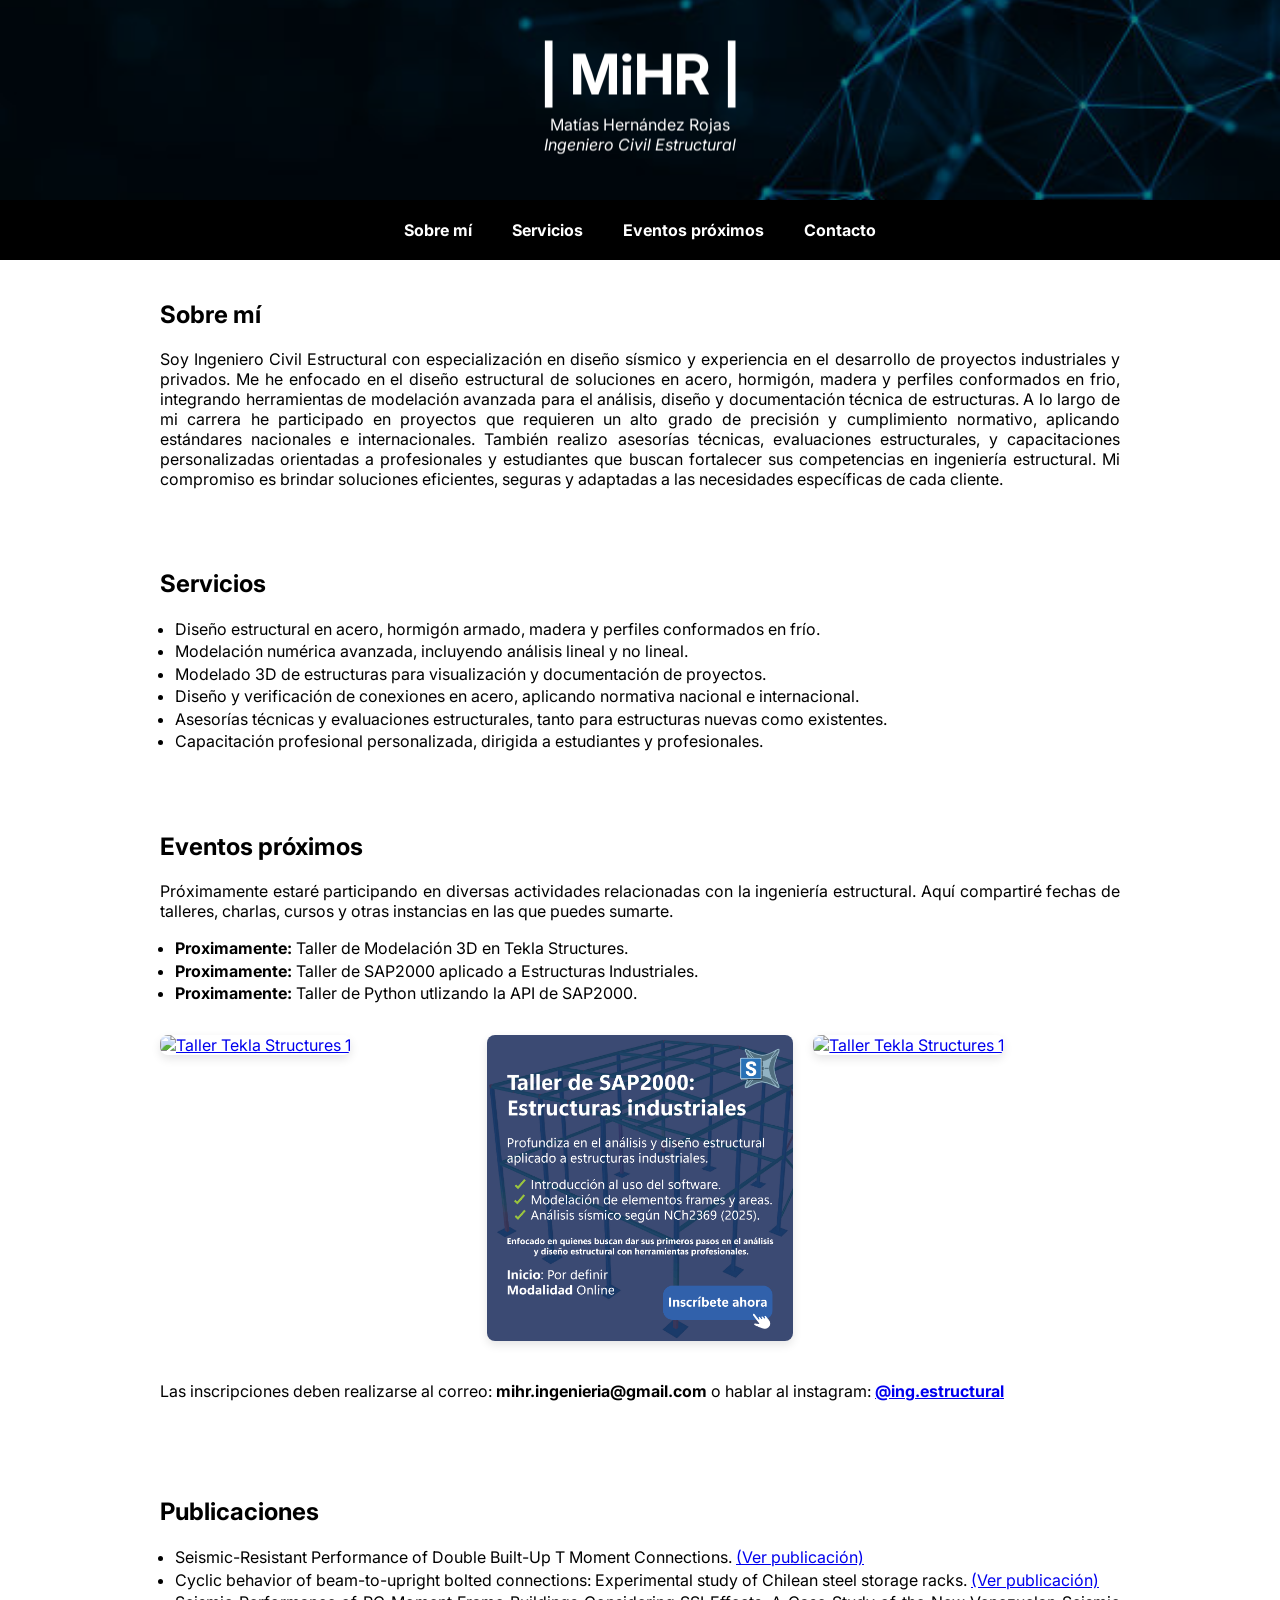
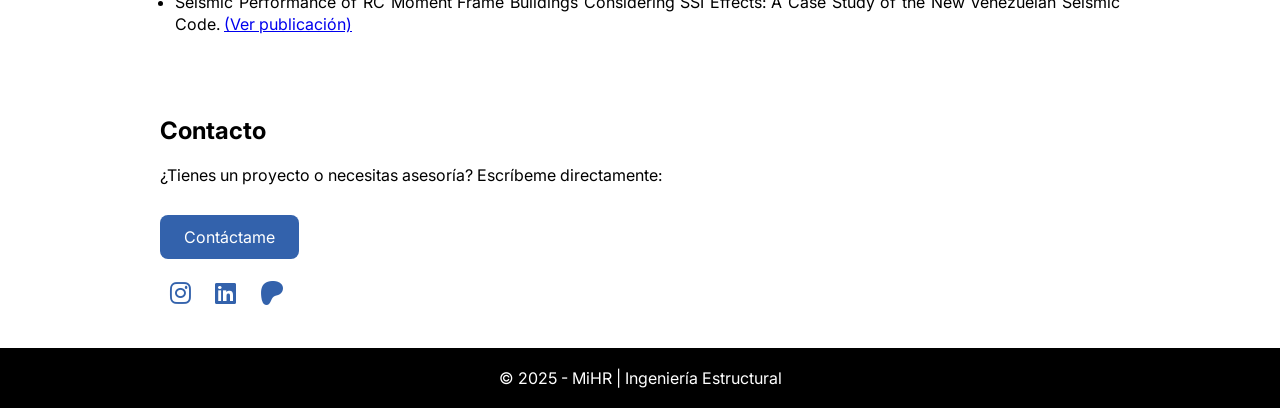
==== index.html @ b6f2a9ec "Add files via upload" ====
<!DOCTYPE html>
<html lang="es">
<head>
  <meta charset="UTF-8" />
  <meta name="viewport" content="width=device-width, initial-scale=1.0"/>
  <title>Matías Hernández | Ingeniería Estructural</title>
  <link href="https://fonts.googleapis.com/css2?family=Inter:wght@400;700&display=swap" rel="stylesheet">
  <link rel="stylesheet" href="https://cdnjs.cloudflare.com/ajax/libs/font-awesome/6.5.0/css/all.min.css">
  <style>
    * { margin: 0; padding: 0; box-sizing: border-box; }
    html { scroll-behavior: smooth; }

    body {
      font-family: 'Inter', sans-serif;
      background-color: #ffffff; 
      color: #000000;
    }

    header {
      background-color: #000000;
      position: relative;
      height: 200px;
      overflow: hidden;
    }

    header::before {
      content: "";
      position: absolute;
      top: 0; left: 0;
      width: 100%;
      height: 100%;
      background-color: rgba(0, 0, 0, 0.5);
      z-index: 1;
    }

    header img {
      width: 100%;
      height: 100%;
      object-fit: cover;
      display: block;
    }

    .header-content {
      position: absolute;
      top: 50%;
      left: 50%;
      transform: translate(-50%, -50%);
      background-color: rgba(0, 0, 0, 0);
      padding: 15px 20px 0px;
      border-radius: 10px;
      color: #ffffff;
      text-align: center;
      z-index: 2;
      max-width: 90%;
      width: 100%;
      max-width: 260px;
      box-sizing: border-box;
      opacity: 0;
      animation: fadeSlideDown 0.5s ease-out forwards;
    }

    @keyframes fadeSlideDown {
      from {
        opacity: 0;
        transform: translate(-50%, -60%);
      }
      to {
        opacity: 1;
        transform: translate(-50%, -50%);
      }
    }

    .header-content h1 {
      font-size: 3.5rem;
      margin-bottom: 6px;
      color: #ffffff;
      white-space: normal;
      opacity: 0;
      animation: fadeInSequential 0.75s ease-out forwards;
      animation-delay: 1s;
    }

    .header-content h2 {
      font-weight: 400;
      font-size: 1rem;
      color: #ffffff;
      opacity: 0;
      animation: fadeInSequential 1s ease-out forwards;
      animation-delay: 1.5s;
    }

    @media (max-width: 600px) {
      .header-content h1 {
        font-size: 3rem;
      }

      .header-content h2 {
        font-size: 0.85rem;
      }
    }

    @keyframes fadeInSequential {
      from {
        opacity: 0;
        transform: translateY(10px);
      }
      to {
        opacity: 1;
        transform: translateY(0);
      }
    }

    nav {
      background-color: #000000;
      display: flex;
      justify-content: center;
      padding: 20px 0;
      position: sticky;
      top: 1;
      z-index: 10;
      flex-wrap: wrap;
      font-size: 1rem;
    }

    nav a {
      color: #ffffff;
      margin: 0 20px;
      text-decoration: none;
      font-weight: bold;
    }

    nav a:hover {
      color: #0062ff;
    }

    section {
      padding: 40px 20px;
      max-width: 1000px;
      margin: 0 auto;
    }

    #sobre-mi p {
      text-align: justify;
      font-size: 1rem;
    }

    #servicios li {
      text-align: justify;
    }

    #eventos p {
      text-align: justify;
    }

    #eventos li {
      text-align: justify;
    }

    #contacto p {
      text-align: justify;
    }

    @media (max-width: 600px) {
      #sobre-mi p {
        font-size: 0.95rem;
      }

      #servicios li {
        font-size: 0.95rem;

      }
      #eventos p {
        font-size: 0.95rem;
      }
      #eventos li {
        font-size: 0.95rem;
      }

      #contacto p {
        font-size: 0.95rem;
      }

      h2 {
        font-size: 1.35rem;
      }
      
    }
    
    h2 {
      color: #000000;
      margin-bottom: 20px;
    }

    ul {
      list-style: disc;
      padding-left: 15px;
      line-height: 1.4;
    }

    #proyectos ul li {
      margin-bottom: 12px;
    }

    #eventos p {
      margin-bottom: 16px;
  }


    .boton-contacto {
      display: inline-block;
      margin-top: 30px;
      padding: 12px 24px;
      background-color: #3362AC;
      color: white;
      text-decoration: none;
      border-radius: 8px;
      transition: background-color 0.3s;
    }

    .boton-contacto:hover {
      background-color: #3362AC;
    }

    .social-links {
      margin-top: 20px;
    }

    .social-links a {
      margin: 0 10px;
      color: #3362AC;
      font-size: 1.5rem;
      text-decoration: none;
    }

    .galeria {
      display: grid;
      grid-template-columns: repeat(auto-fit, minmax(250px, 1fr));
      gap: 20px;
      margin-top: 30px;
    }

    .galeria img {
      width: 100%;
      height: auto;
      aspect-ratio: 3/3;
      object-fit: cover;
      border-radius: 8px;
      box-shadow: 0 4px 10px rgba(0, 0, 0, 0.1);
    }

    footer {
      background-color: #000000;
      color: white;
      text-align: center;
      padding: 20px;
    }

    @media (max-width: 600px) {
      header {
        height: 180px;
      }

      .header-content {
        padding: 15px 15px;
      }

      nav {
        padding: 10px 0;
      }

      nav a {
        margin: 10px 8px;
        font-size: 0.9rem;
      }

      section {
        padding: 40px 15px;
      }

      .galeria img {
        aspect-ratio: 3/3;
      }

      .boton-contacto {
        padding: 10px 18px;
        font-size: 0.9rem;
      }

      .social-links a {
        font-size: 1.2rem;
      }
    }
  </style>
</head>
<body>

<header>
  <img src="FOTOPRIN.jpg" alt="Imagen destacada de ingeniería estructural">
  <div class="header-content">
    <h1>| MiHR |</h1>
    <h2>Matías Hernández Rojas<br><i>Ingeniero Civil Estructural</i></h2>
  </div>
</header>

<nav>
  <a href="#sobre-mi">Sobre mí</a>
  <a href="#servicios">Servicios</a>
  <a href="#eventos">Eventos próximos</a>
  <a href="#contacto">Contacto</a>
</nav>

<section id="sobre-mi">
  <h2>Sobre mí</h2>
  <p>Soy Ingeniero Civil Estructural con especialización en diseño sísmico y experiencia en el desarrollo de proyectos industriales y privados. Me he enfocado en el diseño estructural de soluciones en acero, hormigón, madera y perfiles conformados en frio, integrando herramientas de modelación avanzada para el análisis, diseño y documentación técnica de estructuras.

A lo largo de mi carrera he participado en proyectos que requieren un alto grado de precisión y cumplimiento normativo, aplicando estándares nacionales e internacionales. También realizo asesorías técnicas, evaluaciones estructurales, y capacitaciones personalizadas orientadas a profesionales y estudiantes que buscan fortalecer sus competencias en ingeniería estructural.

Mi compromiso es brindar soluciones eficientes, seguras y adaptadas a las necesidades específicas de cada cliente.</p>
</section>

<section id="servicios">
  <h2>Servicios</h2>
  <ul>
    <li>Diseño estructural en acero, hormigón armado, madera y perfiles conformados en frío.</li>
    <li>Modelación numérica avanzada, incluyendo análisis lineal y no lineal.</li>
    <li>Modelado 3D de estructuras para visualización y documentación de proyectos.</li>
    <li>Diseño y verificación de conexiones en acero, aplicando normativa nacional e internacional.</li>
    <li>Asesorías técnicas y evaluaciones estructurales, tanto para estructuras nuevas como existentes.</li>
    <li>Capacitación profesional personalizada, dirigida a estudiantes y profesionales.</li>
  </ul>
</section>

<section id="eventos">
  <h2>Eventos próximos</h2>
  <p>Próximamente estaré participando en diversas actividades relacionadas con la ingeniería estructural. Aquí compartiré fechas de talleres, charlas, cursos y otras instancias en las que puedes sumarte.</p>
  <ul>
    <li><strong>Proximamente:</strong> Taller de Modelación 3D en Tekla Structures.</li>
    <li><strong>Proximamente:</strong> Taller de SAP2000 aplicado a Estructuras Industriales.</li>
    <li><strong>Proximamente:</strong> Taller de Python utlizando la API de SAP2000.</li>
  </ul>
  <div class="galeria">
    <a href="https://www.instagram.com/ing.estructural" target="_blank">
      <img src="TALLER_01.jpg" alt="Taller Tekla Structures 1">
    </a>
    <a href="https://www.instagram.com/ing.estructural" target="_blank">
      <img src="TALLER_02.jpg" alt="Taller Tekla Structures 1">
    </a>
    <a href="https://www.instagram.com/ing.estructural" target="_blank">
      <img src="TALLER_03.jpg" alt="Taller Tekla Structures 1">
    </a>
  </div>
  <p><br></p>
  <p>Las inscripciones deben realizarse al correo: <strong>mihr.ingenieria@gmail.com</strong> o hablar al instagram: <strong><a href="https://www.instagram.com/ing.estructural" target="_blank">@ing.estructural</strong></a></p>
</section>

<section id="servicios">
  <h2>Publicaciones</h2>
  <ul>
    <li>Seismic-Resistant Performance of Double Built-Up T Moment Connections. <a href="https://ascelibrary.org/doi/10.1061/JSENDH.STENG-13318" target="_blank">(Ver publicación)</a></li>
    <li>Cyclic behavior of beam-to-upright bolted connections: Experimental study of Chilean steel storage racks. <a href="https://www.sciencedirect.com/science/article/abs/pii/S0141029624018728?via%3Dihub" target="_blank">(Ver publicación)</a></li>
    <li>Seismic Performance of RC Moment Frame Buildings Considering SSI Effects: A Case Study of the New Venezuelan Seismic Code. <a href="https://www.mdpi.com/2075-5309/13/7/1694" target="_blank">(Ver publicación)</a></li>
  </ul>    
</section>

<section id="contacto">
  <h2>Contacto</h2>
  <p>¿Tienes un proyecto o necesitas asesoría? Escríbeme directamente:</p>
  <a class="boton-contacto" href="https://linktr.ee/ing.estructural">Contáctame</a>
  <div class="social-links">
    <a href="https://www.instagram.com/ing.estructural" target="_blank"><i class="fab fa-instagram"></i></a>
    <a href="https://www.linkedin.com/in/mihr" target="_blank"><i class="fab fa-linkedin"></i></a>
    <a href="https://www.patreon.com/c/user?u=80111397" target="_blank"><i class="fab fa-patreon"></i></a>
  </div>
</section>

<footer>
  <p>&copy; 2025 - MiHR | Ingeniería Estructural</p>
</footer>

</body>
</html>
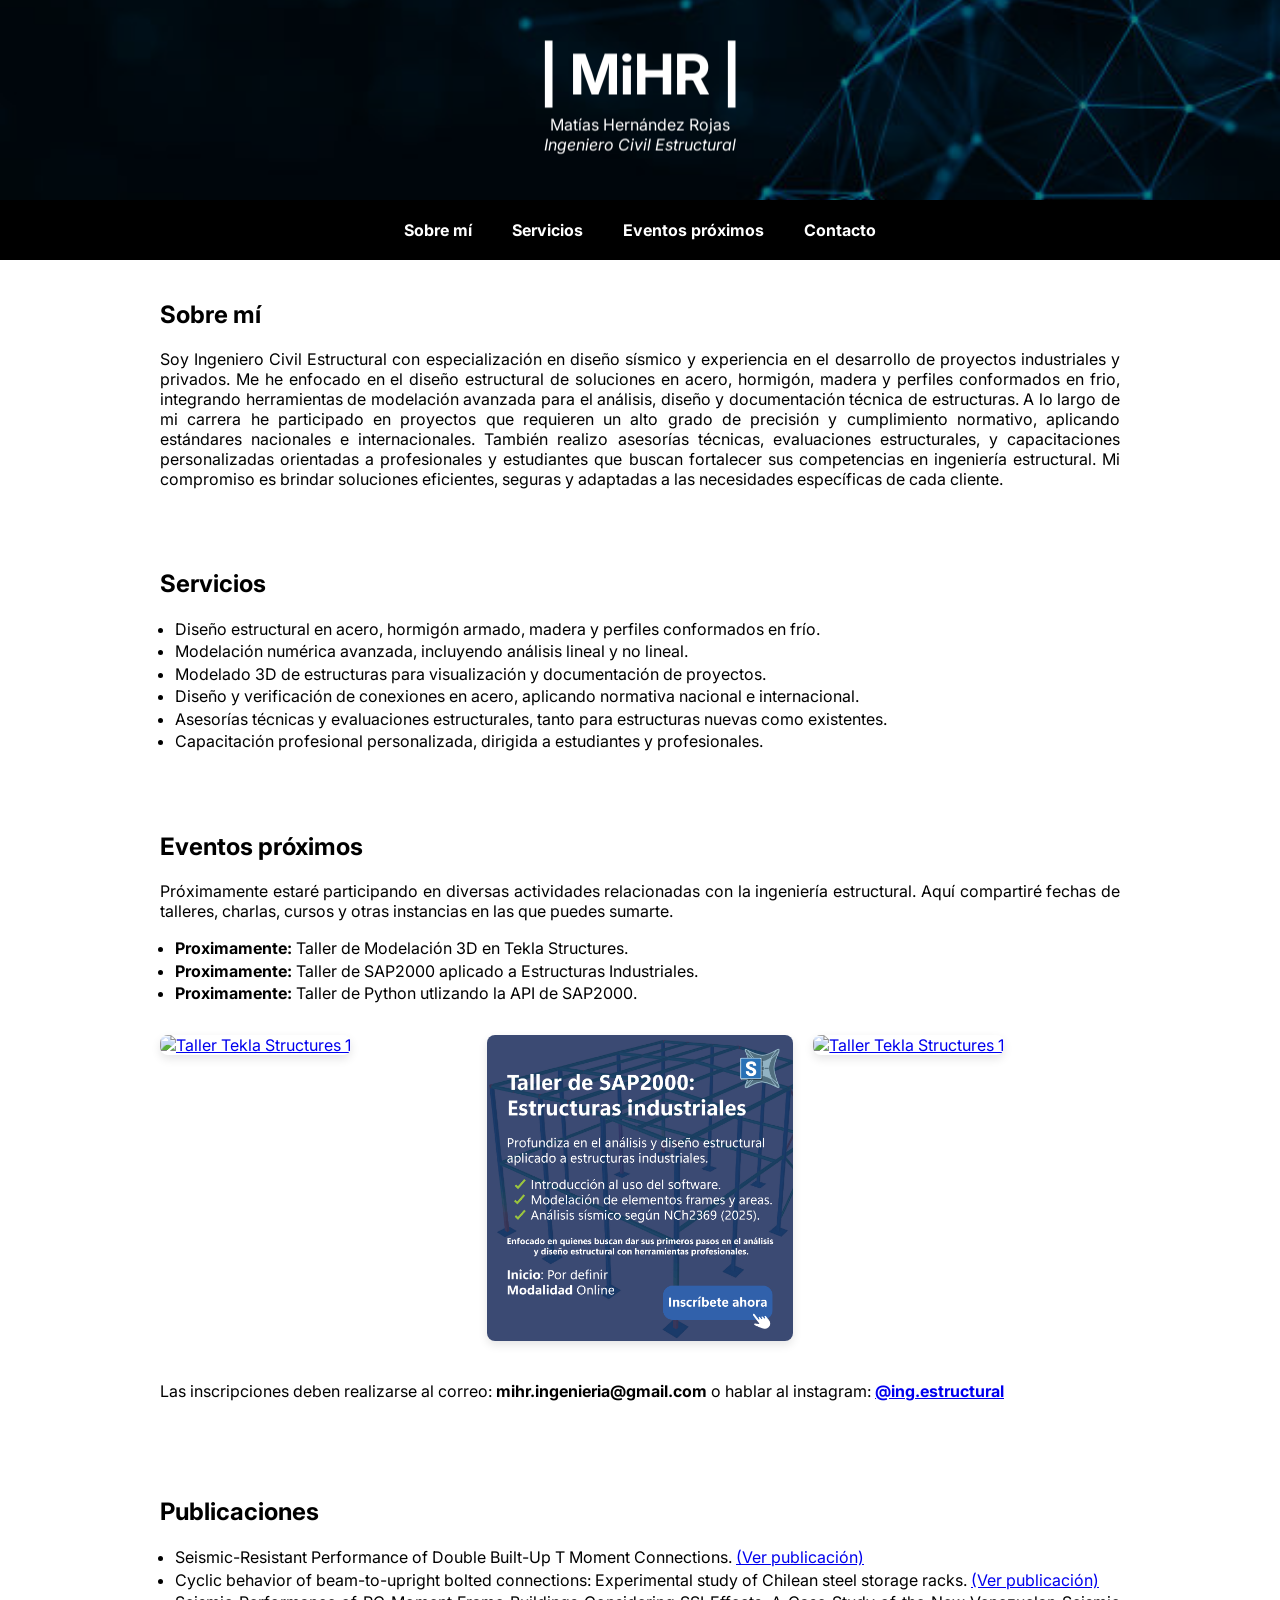
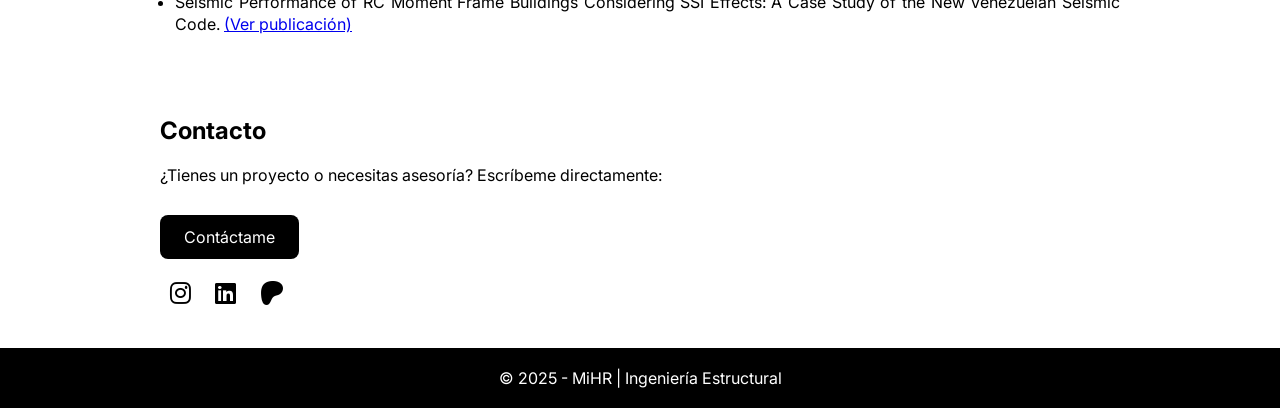
==== commit 07e666df: "Add files via upload" ====
--- a/index.html
+++ b/index.html
@@ -130,7 +130,7 @@
     }
 
     nav a:hover {
-      color: #0062ff;
+      color: #3d3d3d;
     }
 
     section {
@@ -162,22 +162,22 @@
 
     @media (max-width: 600px) {
       #sobre-mi p {
-        font-size: 0.95rem;
+        font-size: 0.85rem;
       }
 
       #servicios li {
-        font-size: 0.95rem;
+        font-size: 0.85rem;
 
       }
       #eventos p {
-        font-size: 0.95rem;
+        font-size: 0.85rem;
       }
       #eventos li {
-        font-size: 0.95rem;
+        font-size: 0.85rem;
       }
 
       #contacto p {
-        font-size: 0.95rem;
+        font-size: 0.85rem;
       }
 
       h2 {
@@ -210,7 +210,7 @@
       display: inline-block;
       margin-top: 30px;
       padding: 12px 24px;
-      background-color: #3362AC;
+      background-color: #000000 ;
       color: white;
       text-decoration: none;
       border-radius: 8px;
@@ -218,7 +218,7 @@
     }
 
     .boton-contacto:hover {
-      background-color: #3362AC;
+      background-color: #3d3d3d;
     }
 
     .social-links {
@@ -227,7 +227,7 @@
 
     .social-links a {
       margin: 0 10px;
-      color: #3362AC;
+      color: #000000;
       font-size: 1.5rem;
       text-decoration: none;
     }
@@ -365,7 +365,7 @@
 <section id="contacto">
   <h2>Contacto</h2>
   <p>¿Tienes un proyecto o necesitas asesoría? Escríbeme directamente:</p>
-  <a class="boton-contacto" href="https://linktr.ee/ing.estructural">Contáctame</a>
+  <a class="boton-contacto" href="https://api.whatsapp.com/send/?phone=56974076830">Contáctame</a>
   <div class="social-links">
     <a href="https://www.instagram.com/ing.estructural" target="_blank"><i class="fab fa-instagram"></i></a>
     <a href="https://www.linkedin.com/in/mihr" target="_blank"><i class="fab fa-linkedin"></i></a>
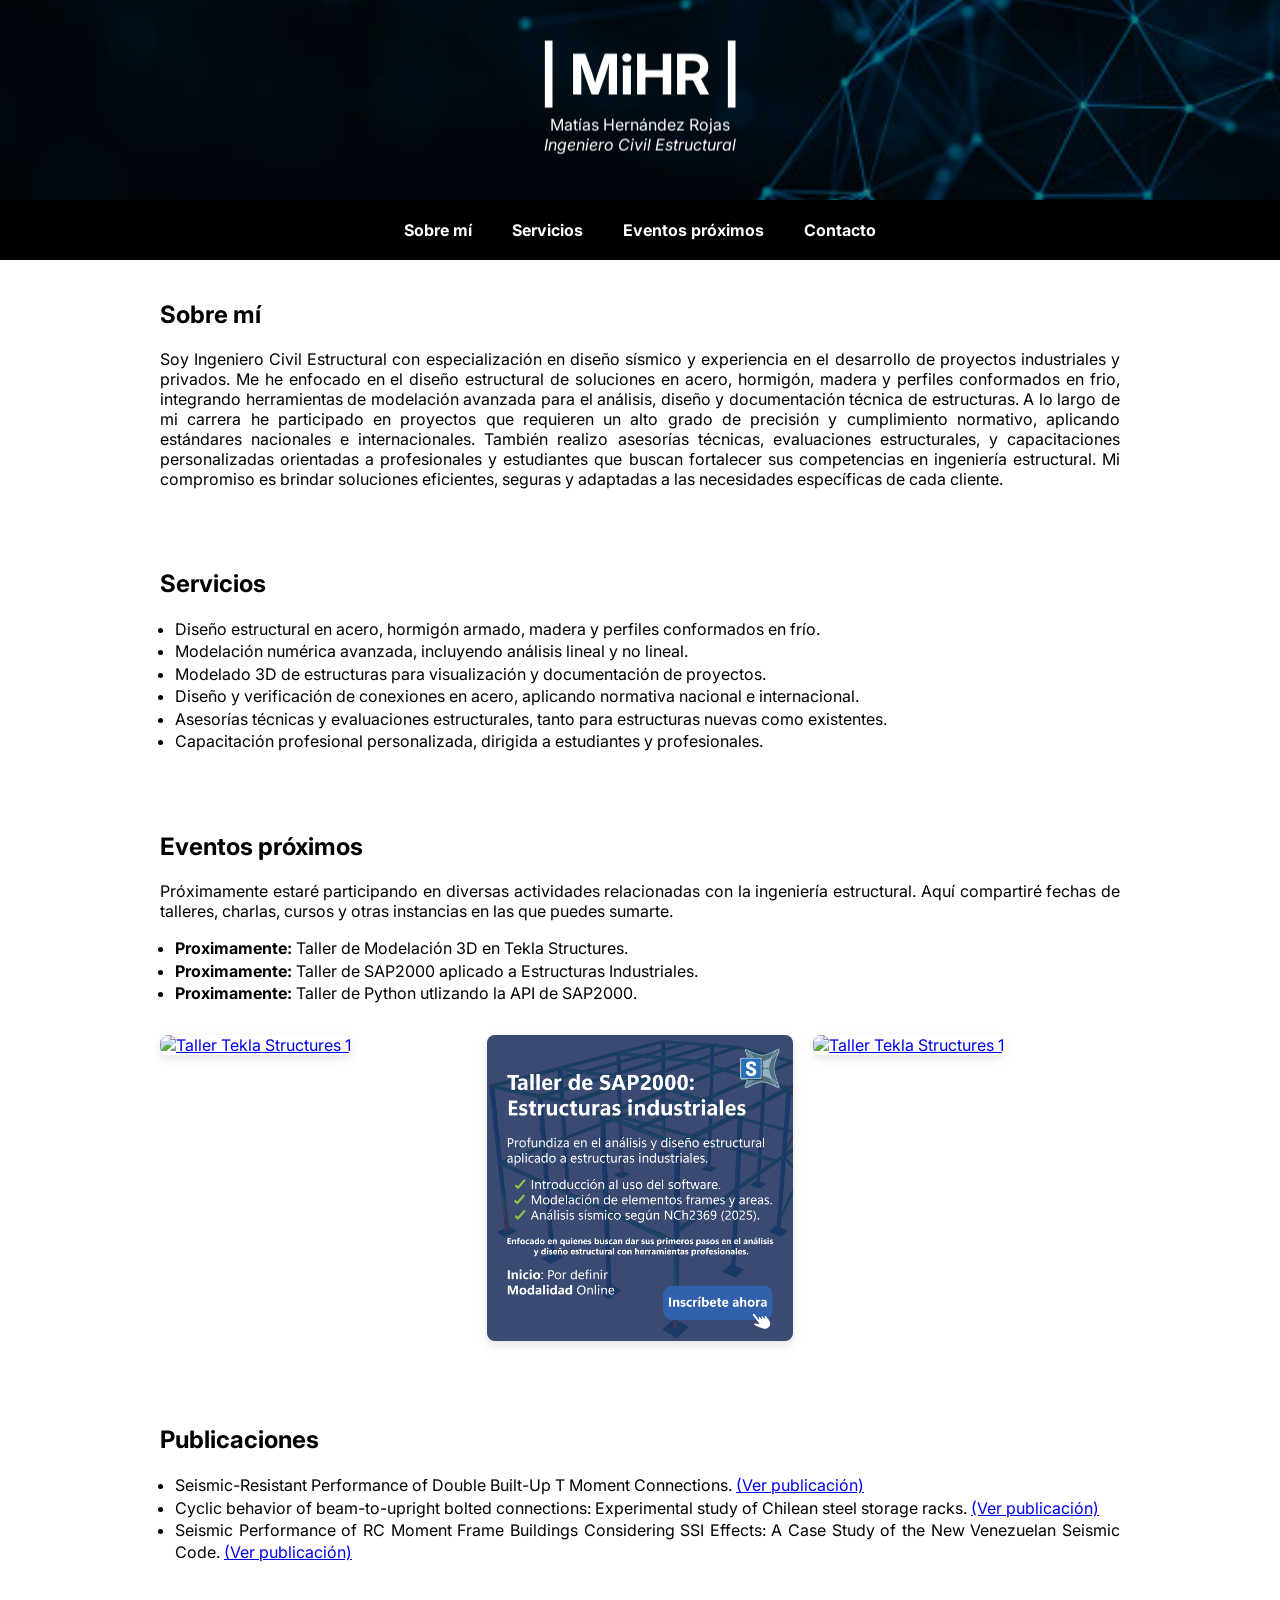
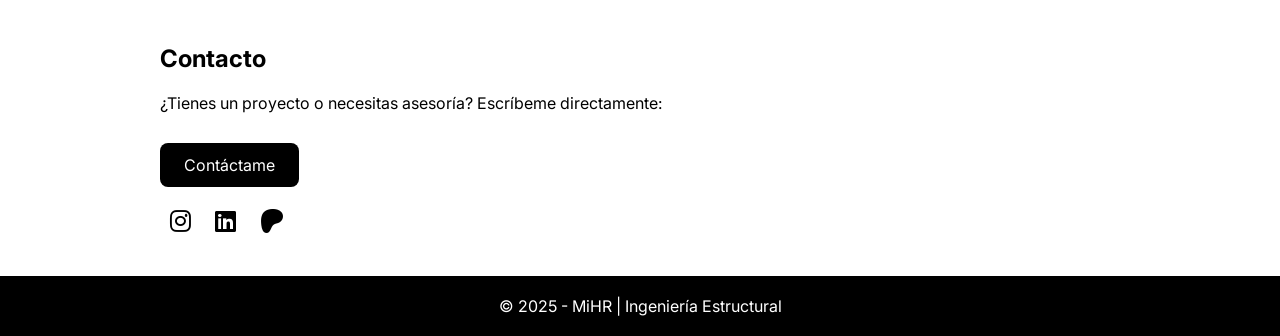
==== commit c0def3f8: "Add files via upload" ====
--- a/index.html
+++ b/index.html
@@ -339,18 +339,16 @@
     <li><strong>Proximamente:</strong> Taller de Python utlizando la API de SAP2000.</li>
   </ul>
   <div class="galeria">
-    <a href="https://www.instagram.com/ing.estructural" target="_blank">
+    <a href="taller_01.html" target="_blank">
       <img src="TALLER_01.jpg" alt="Taller Tekla Structures 1">
     </a>
-    <a href="https://www.instagram.com/ing.estructural" target="_blank">
+    <a href="taller_01.html" target="_blank">
       <img src="TALLER_02.jpg" alt="Taller Tekla Structures 1">
     </a>
-    <a href="https://www.instagram.com/ing.estructural" target="_blank">
+    <a href="taller_01.html" target="_blank">
       <img src="TALLER_03.jpg" alt="Taller Tekla Structures 1">
     </a>
   </div>
-  <p><br></p>
-  <p>Las inscripciones deben realizarse al correo: <strong>mihr.ingenieria@gmail.com</strong> o hablar al instagram: <strong><a href="https://www.instagram.com/ing.estructural" target="_blank">@ing.estructural</strong></a></p>
 </section>
 
 <section id="servicios">
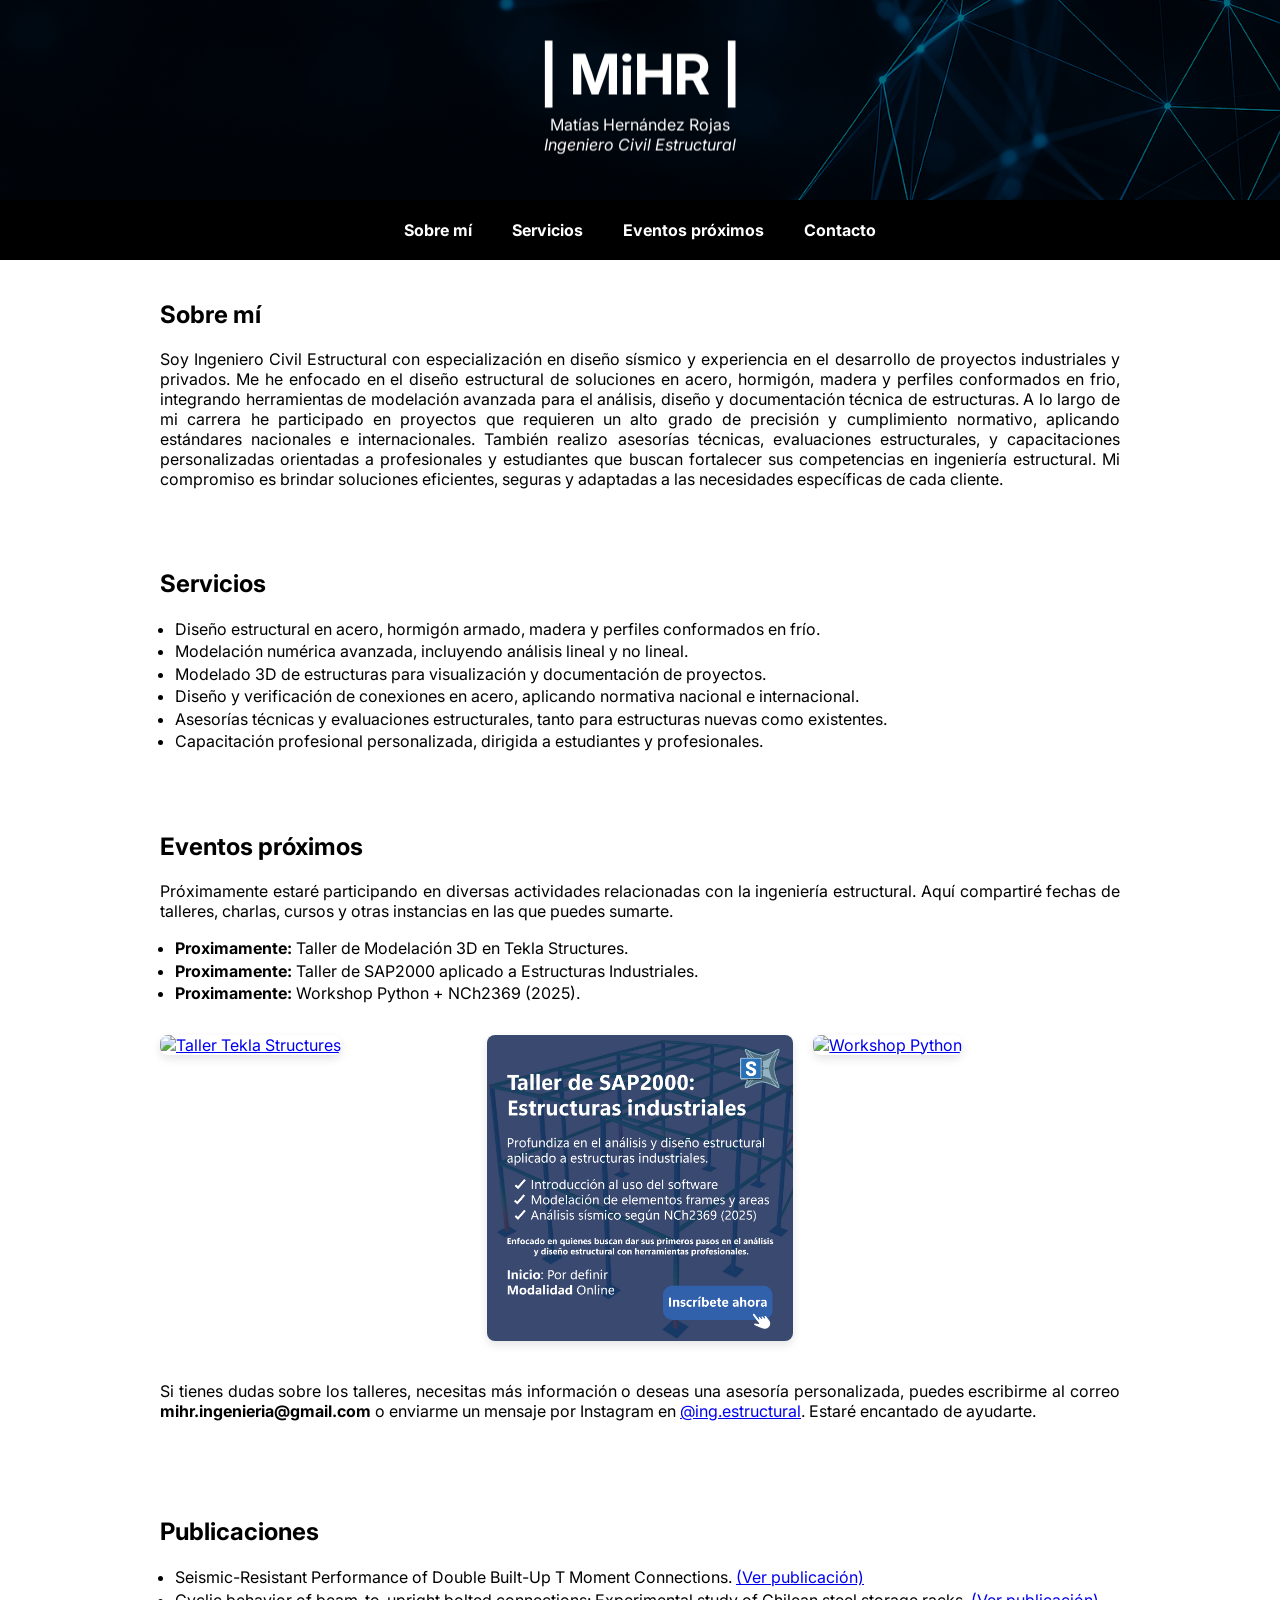
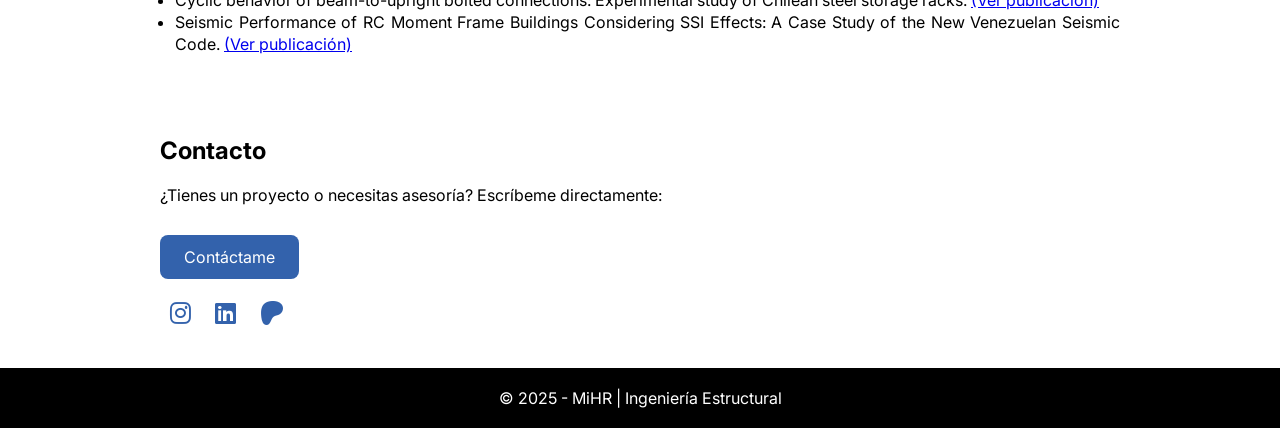
==== commit 6c9fc186: "Add files via upload" ====
--- a/index.html
+++ b/index.html
@@ -3,7 +3,7 @@
 <head>
   <meta charset="UTF-8" />
   <meta name="viewport" content="width=device-width, initial-scale=1.0"/>
-  <title>Matías Hernández | Ingeniería Estructural</title>
+  <title>MiHR | Ingeniería Estructural</title>
   <link href="https://fonts.googleapis.com/css2?family=Inter:wght@400;700&display=swap" rel="stylesheet">
   <link rel="stylesheet" href="https://cdnjs.cloudflare.com/ajax/libs/font-awesome/6.5.0/css/all.min.css">
   <style>
@@ -210,7 +210,7 @@
       display: inline-block;
       margin-top: 30px;
       padding: 12px 24px;
-      background-color: #000000 ;
+      background-color: #3362AC ;
       color: white;
       text-decoration: none;
       border-radius: 8px;
@@ -218,7 +218,7 @@
     }
 
     .boton-contacto:hover {
-      background-color: #3d3d3d;
+      background-color: #3362AC;
     }
 
     .social-links {
@@ -227,7 +227,7 @@
 
     .social-links a {
       margin: 0 10px;
-      color: #000000;
+      color: #3362AC;
       font-size: 1.5rem;
       text-decoration: none;
     }
@@ -336,19 +336,21 @@
   <ul>
     <li><strong>Proximamente:</strong> Taller de Modelación 3D en Tekla Structures.</li>
     <li><strong>Proximamente:</strong> Taller de SAP2000 aplicado a Estructuras Industriales.</li>
-    <li><strong>Proximamente:</strong> Taller de Python utlizando la API de SAP2000.</li>
+    <li><strong>Proximamente:</strong> Workshop Python + NCh2369 (2025).</li>
   </ul>
   <div class="galeria">
     <a href="taller_01.html" target="_blank">
-      <img src="TALLER_01.jpg" alt="Taller Tekla Structures 1">
+      <img src="TALLER_01.jpg" alt="Taller Tekla Structures">
     </a>
-    <a href="taller_01.html" target="_blank">
-      <img src="TALLER_02.jpg" alt="Taller Tekla Structures 1">
+    <a href="taller_02.html" target="_blank">
+      <img src="TALLER_02.jpg" alt="Taller SAP2000">
     </a>
-    <a href="taller_01.html" target="_blank">
-      <img src="TALLER_03.jpg" alt="Taller Tekla Structures 1">
+    <a href="taller_03.html" target="_blank">
+      <img src="TALLER_03.jpg" alt="Workshop Python">
     </a>
   </div>
+  <p><br></p>
+  <p>Si tienes dudas sobre los talleres, necesitas más información o deseas una asesoría personalizada, puedes escribirme al correo <strong>mihr.ingenieria@gmail.com</strong> o enviarme un mensaje por Instagram en <a href="https://www.instagram.com/ing.estructural" target="_blank">@ing.estructural</a>. Estaré encantado de ayudarte.</p>
 </section>
 
 <section id="servicios">
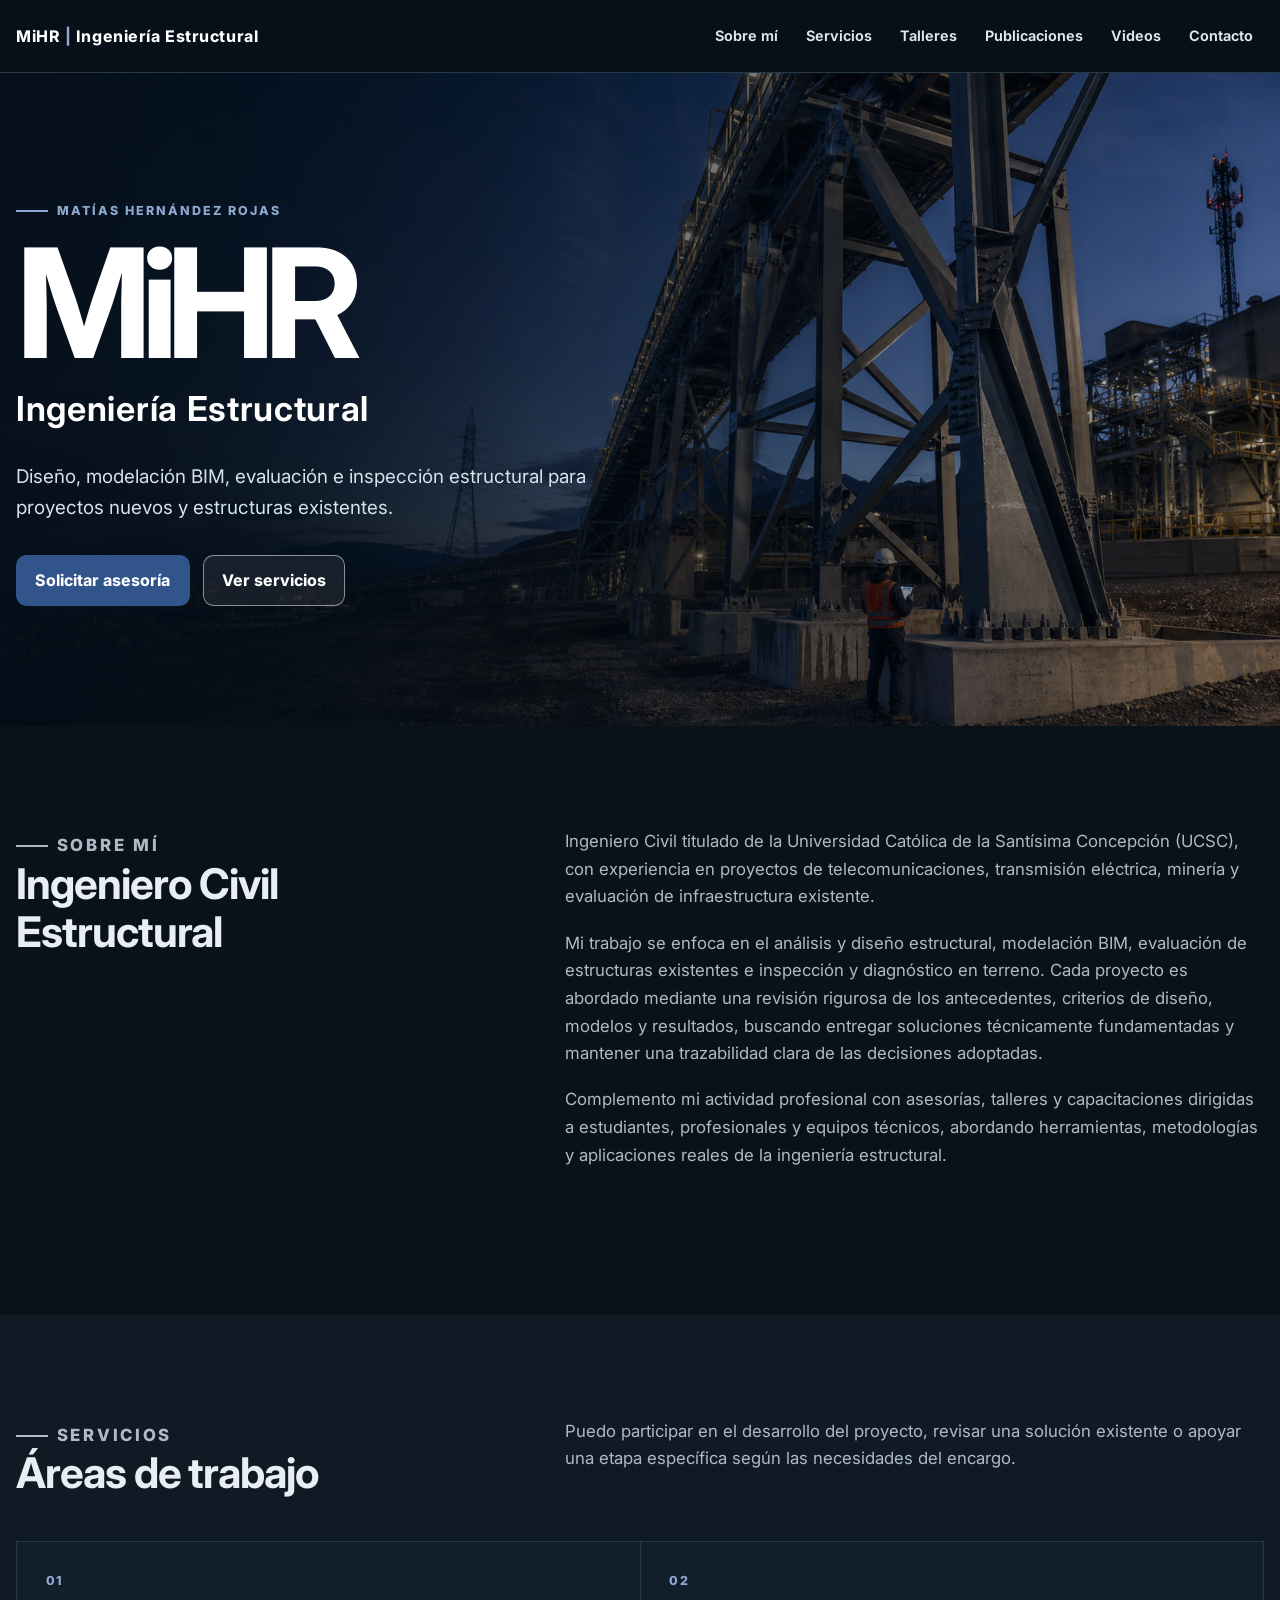
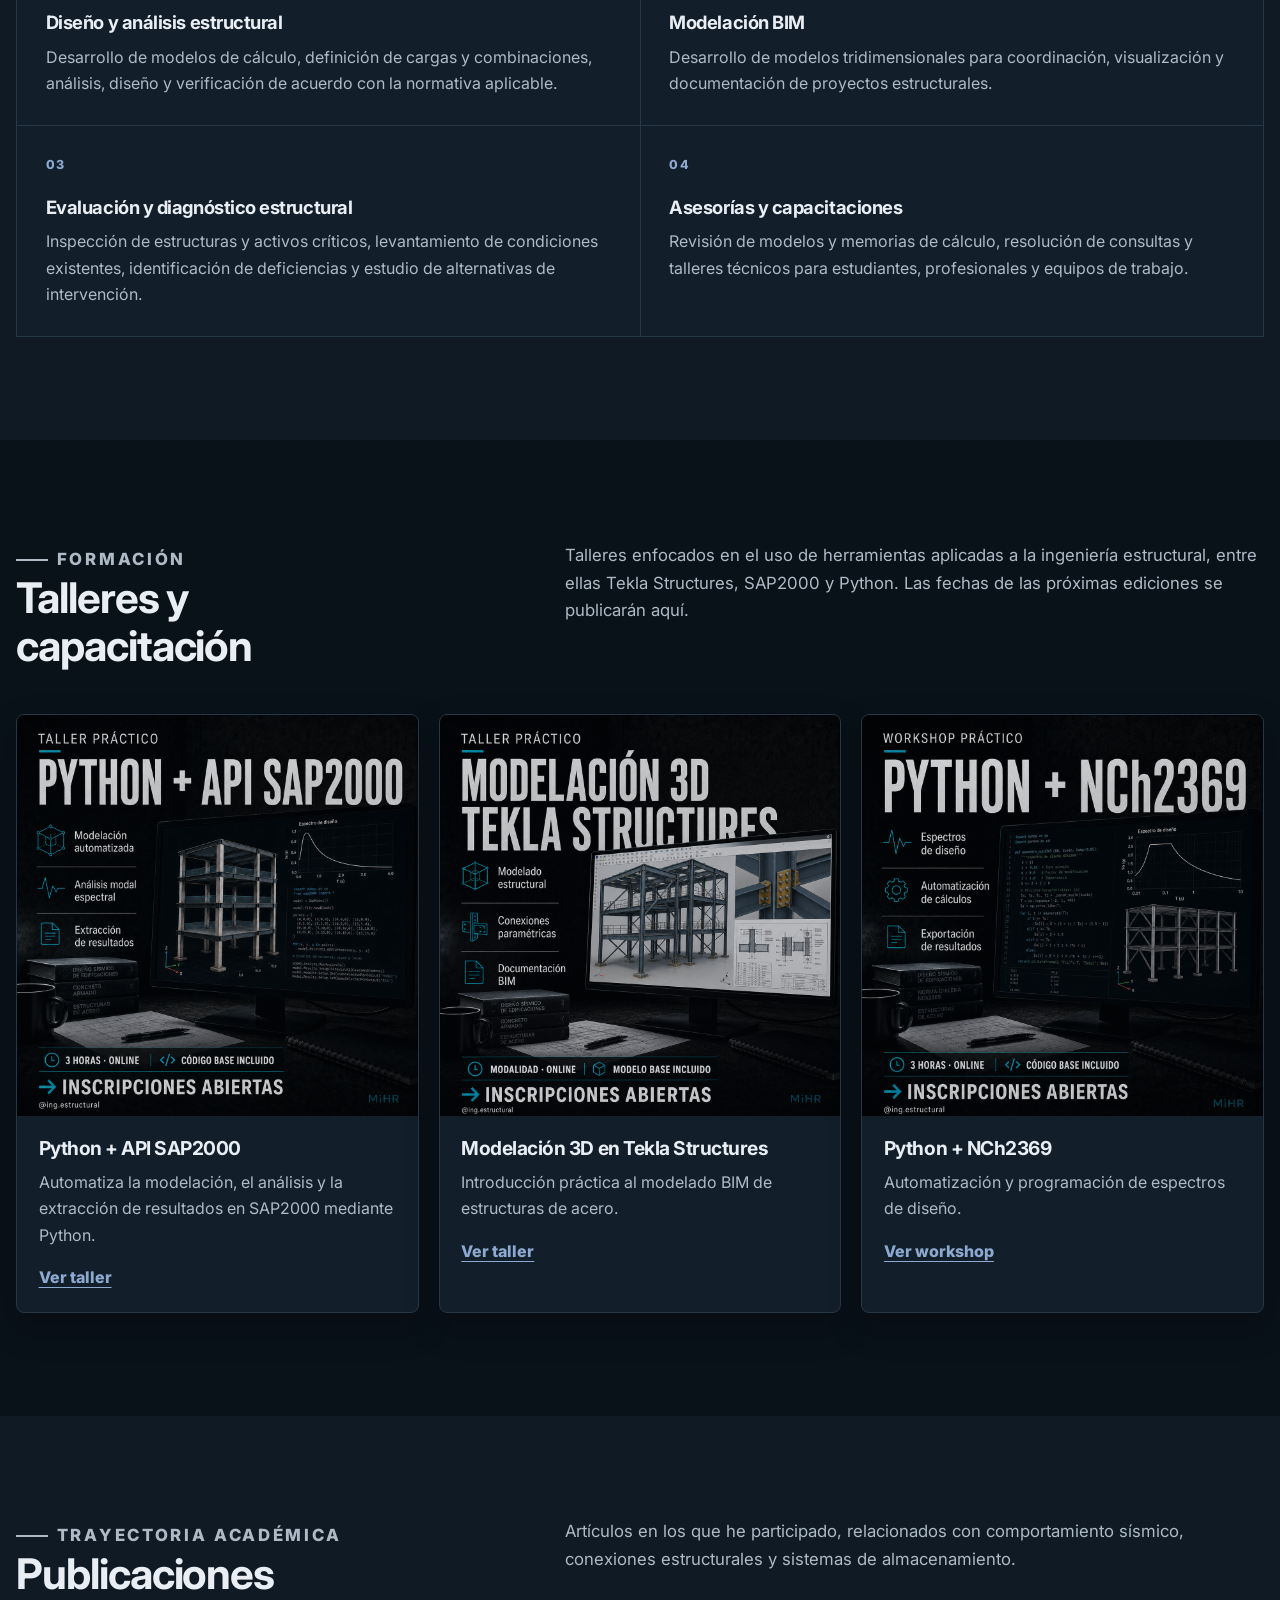
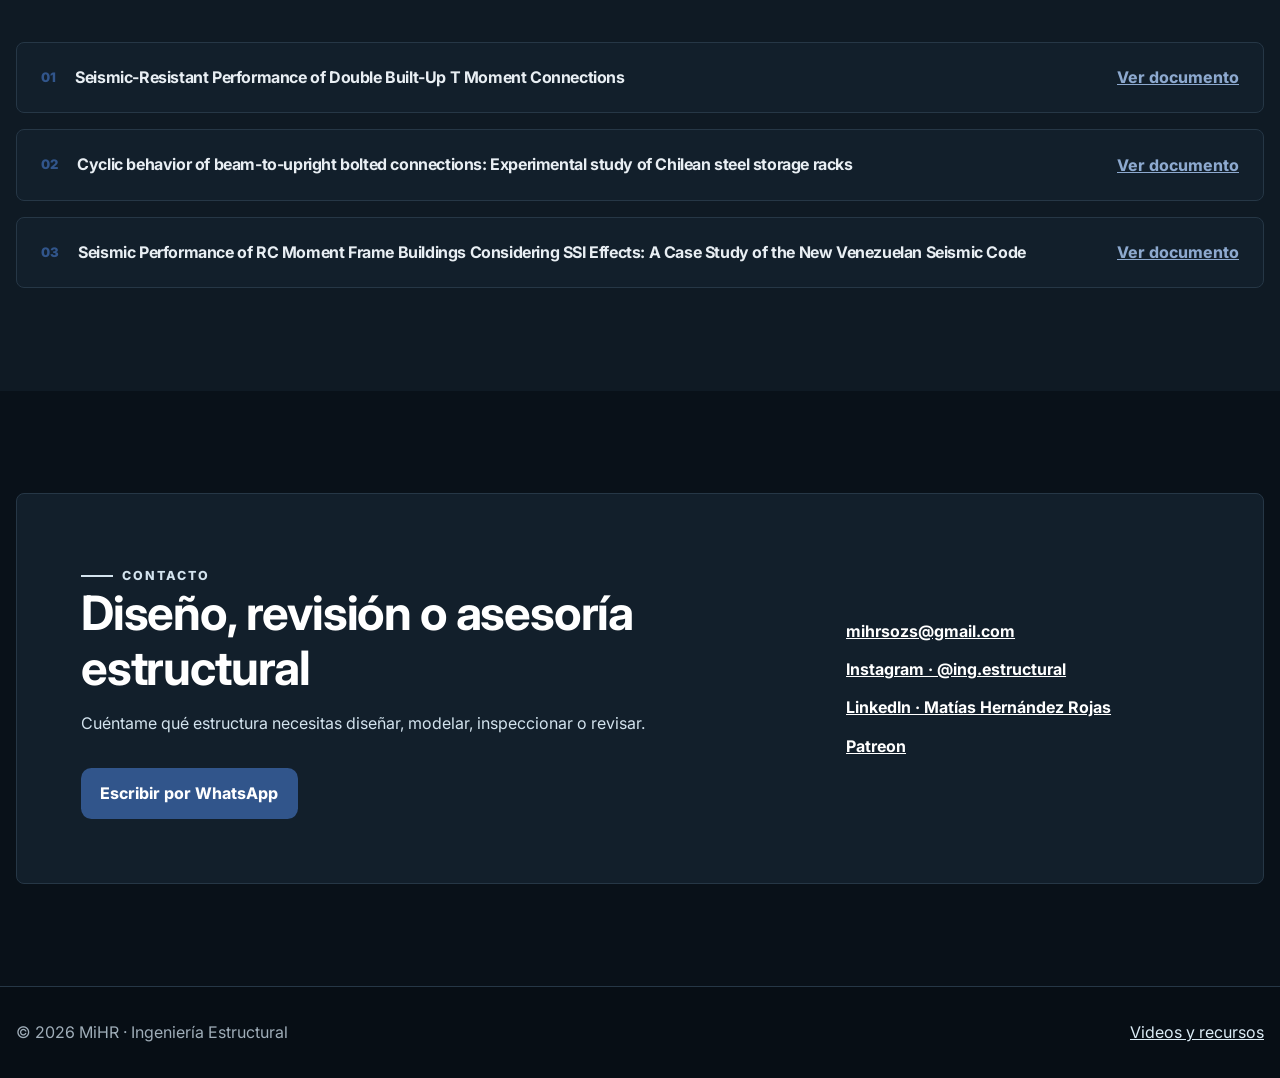
==== commit aaa369e3: "Add files via upload" ====
--- a/index.html
+++ b/index.html
@@ -1,381 +1,66 @@
-<!DOCTYPE html>
-<html lang="es">
-<head>
-  <meta charset="UTF-8" />
-  <meta name="viewport" content="width=device-width, initial-scale=1.0"/>
-  <title>MiHR | Ingeniería Estructural</title>
-  <link href="https://fonts.googleapis.com/css2?family=Inter:wght@400;700&display=swap" rel="stylesheet">
-  <link rel="stylesheet" href="https://cdnjs.cloudflare.com/ajax/libs/font-awesome/6.5.0/css/all.min.css">
-  <style>
-    * { margin: 0; padding: 0; box-sizing: border-box; }
-    html { scroll-behavior: smooth; }
-
-    body {
-      font-family: 'Inter', sans-serif;
-      background-color: #ffffff; 
-      color: #000000;
-    }
-
-    header {
-      background-color: #000000;
-      position: relative;
-      height: 200px;
-      overflow: hidden;
-    }
-
-    header::before {
-      content: "";
-      position: absolute;
-      top: 0; left: 0;
-      width: 100%;
-      height: 100%;
-      background-color: rgba(0, 0, 0, 0.5);
-      z-index: 1;
-    }
-
-    header img {
-      width: 100%;
-      height: 100%;
-      object-fit: cover;
-      display: block;
-    }
-
-    .header-content {
-      position: absolute;
-      top: 50%;
-      left: 50%;
-      transform: translate(-50%, -50%);
-      background-color: rgba(0, 0, 0, 0);
-      padding: 15px 20px 0px;
-      border-radius: 10px;
-      color: #ffffff;
-      text-align: center;
-      z-index: 2;
-      max-width: 90%;
-      width: 100%;
-      max-width: 260px;
-      box-sizing: border-box;
-      opacity: 0;
-      animation: fadeSlideDown 0.5s ease-out forwards;
-    }
-
-    @keyframes fadeSlideDown {
-      from {
-        opacity: 0;
-        transform: translate(-50%, -60%);
-      }
-      to {
-        opacity: 1;
-        transform: translate(-50%, -50%);
-      }
-    }
-
-    .header-content h1 {
-      font-size: 3.5rem;
-      margin-bottom: 6px;
-      color: #ffffff;
-      white-space: normal;
-      opacity: 0;
-      animation: fadeInSequential 0.75s ease-out forwards;
-      animation-delay: 1s;
-    }
-
-    .header-content h2 {
-      font-weight: 400;
-      font-size: 1rem;
-      color: #ffffff;
-      opacity: 0;
-      animation: fadeInSequential 1s ease-out forwards;
-      animation-delay: 1.5s;
-    }
-
-    @media (max-width: 600px) {
-      .header-content h1 {
-        font-size: 3rem;
-      }
-
-      .header-content h2 {
-        font-size: 0.85rem;
-      }
-    }
-
-    @keyframes fadeInSequential {
-      from {
-        opacity: 0;
-        transform: translateY(10px);
-      }
-      to {
-        opacity: 1;
-        transform: translateY(0);
-      }
-    }
-
-    nav {
-      background-color: #000000;
-      display: flex;
-      justify-content: center;
-      padding: 20px 0;
-      position: sticky;
-      top: 1;
-      z-index: 10;
-      flex-wrap: wrap;
-      font-size: 1rem;
-    }
-
-    nav a {
-      color: #ffffff;
-      margin: 0 20px;
-      text-decoration: none;
-      font-weight: bold;
-    }
-
-    nav a:hover {
-      color: #3d3d3d;
-    }
-
-    section {
-      padding: 40px 20px;
-      max-width: 1000px;
-      margin: 0 auto;
-    }
-
-    #sobre-mi p {
-      text-align: justify;
-      font-size: 1rem;
-    }
-
-    #servicios li {
-      text-align: justify;
-    }
-
-    #eventos p {
-      text-align: justify;
-    }
-
-    #eventos li {
-      text-align: justify;
-    }
-
-    #contacto p {
-      text-align: justify;
-    }
-
-    @media (max-width: 600px) {
-      #sobre-mi p {
-        font-size: 0.85rem;
-      }
-
-      #servicios li {
-        font-size: 0.85rem;
-
-      }
-      #eventos p {
-        font-size: 0.85rem;
-      }
-      #eventos li {
-        font-size: 0.85rem;
-      }
-
-      #contacto p {
-        font-size: 0.85rem;
-      }
-
-      h2 {
-        font-size: 1.35rem;
-      }
-      
-    }
-    
-    h2 {
-      color: #000000;
-      margin-bottom: 20px;
-    }
-
-    ul {
-      list-style: disc;
-      padding-left: 15px;
-      line-height: 1.4;
-    }
-
-    #proyectos ul li {
-      margin-bottom: 12px;
-    }
-
-    #eventos p {
-      margin-bottom: 16px;
-  }
-
-
-    .boton-contacto {
-      display: inline-block;
-      margin-top: 30px;
-      padding: 12px 24px;
-      background-color: #3362AC ;
-      color: white;
-      text-decoration: none;
-      border-radius: 8px;
-      transition: background-color 0.3s;
-    }
-
-    .boton-contacto:hover {
-      background-color: #3362AC;
-    }
-
-    .social-links {
-      margin-top: 20px;
-    }
-
-    .social-links a {
-      margin: 0 10px;
-      color: #3362AC;
-      font-size: 1.5rem;
-      text-decoration: none;
-    }
-
-    .galeria {
-      display: grid;
-      grid-template-columns: repeat(auto-fit, minmax(250px, 1fr));
-      gap: 20px;
-      margin-top: 30px;
-    }
-
-    .galeria img {
-      width: 100%;
-      height: auto;
-      aspect-ratio: 3/3;
-      object-fit: cover;
-      border-radius: 8px;
-      box-shadow: 0 4px 10px rgba(0, 0, 0, 0.1);
-    }
-
-    footer {
-      background-color: #000000;
-      color: white;
-      text-align: center;
-      padding: 20px;
-    }
-
-    @media (max-width: 600px) {
-      header {
-        height: 180px;
-      }
-
-      .header-content {
-        padding: 15px 15px;
-      }
-
-      nav {
-        padding: 10px 0;
-      }
-
-      nav a {
-        margin: 10px 8px;
-        font-size: 0.9rem;
-      }
-
-      section {
-        padding: 40px 15px;
-      }
-
-      .galeria img {
-        aspect-ratio: 3/3;
-      }
-
-      .boton-contacto {
-        padding: 10px 18px;
-        font-size: 0.9rem;
-      }
-
-      .social-links a {
-        font-size: 1.2rem;
-      }
-    }
-  </style>
-</head>
-<body>
-
-<header>
-  <img src="FOTOPRIN.jpg" alt="Imagen destacada de ingeniería estructural">
-  <div class="header-content">
-    <h1>| MiHR |</h1>
-    <h2>Matías Hernández Rojas<br><i>Ingeniero Civil Estructural</i></h2>
-  </div>
-</header>
-
-<nav>
-  <a href="#sobre-mi">Sobre mí</a>
-  <a href="#servicios">Servicios</a>
-  <a href="#eventos">Eventos próximos</a>
-  <a href="#contacto">Contacto</a>
-</nav>
-
-<section id="sobre-mi">
-  <h2>Sobre mí</h2>
-  <p>Soy Ingeniero Civil Estructural con especialización en diseño sísmico y experiencia en el desarrollo de proyectos industriales y privados. Me he enfocado en el diseño estructural de soluciones en acero, hormigón, madera y perfiles conformados en frio, integrando herramientas de modelación avanzada para el análisis, diseño y documentación técnica de estructuras.
-
-A lo largo de mi carrera he participado en proyectos que requieren un alto grado de precisión y cumplimiento normativo, aplicando estándares nacionales e internacionales. También realizo asesorías técnicas, evaluaciones estructurales, y capacitaciones personalizadas orientadas a profesionales y estudiantes que buscan fortalecer sus competencias en ingeniería estructural.
-
-Mi compromiso es brindar soluciones eficientes, seguras y adaptadas a las necesidades específicas de cada cliente.</p>
-</section>
-
-<section id="servicios">
-  <h2>Servicios</h2>
-  <ul>
-    <li>Diseño estructural en acero, hormigón armado, madera y perfiles conformados en frío.</li>
-    <li>Modelación numérica avanzada, incluyendo análisis lineal y no lineal.</li>
-    <li>Modelado 3D de estructuras para visualización y documentación de proyectos.</li>
-    <li>Diseño y verificación de conexiones en acero, aplicando normativa nacional e internacional.</li>
-    <li>Asesorías técnicas y evaluaciones estructurales, tanto para estructuras nuevas como existentes.</li>
-    <li>Capacitación profesional personalizada, dirigida a estudiantes y profesionales.</li>
-  </ul>
-</section>
-
-<section id="eventos">
-  <h2>Eventos próximos</h2>
-  <p>Próximamente estaré participando en diversas actividades relacionadas con la ingeniería estructural. Aquí compartiré fechas de talleres, charlas, cursos y otras instancias en las que puedes sumarte.</p>
-  <ul>
-    <li><strong>Proximamente:</strong> Taller de Modelación 3D en Tekla Structures.</li>
-    <li><strong>Proximamente:</strong> Taller de SAP2000 aplicado a Estructuras Industriales.</li>
-    <li><strong>Proximamente:</strong> Workshop Python + NCh2369 (2025).</li>
-  </ul>
-  <div class="galeria">
-    <a href="taller_01.html" target="_blank">
-      <img src="TALLER_01.jpg" alt="Taller Tekla Structures">
-    </a>
-    <a href="taller_02.html" target="_blank">
-      <img src="TALLER_02.jpg" alt="Taller SAP2000">
-    </a>
-    <a href="taller_03.html" target="_blank">
-      <img src="TALLER_03.jpg" alt="Workshop Python">
-    </a>
-  </div>
-  <p><br></p>
-  <p>Si tienes dudas sobre los talleres, necesitas más información o deseas una asesoría personalizada, puedes escribirme al correo <strong>mihr.ingenieria@gmail.com</strong> o enviarme un mensaje por Instagram en <a href="https://www.instagram.com/ing.estructural" target="_blank">@ing.estructural</a>. Estaré encantado de ayudarte.</p>
-</section>
-
-<section id="servicios">
-  <h2>Publicaciones</h2>
-  <ul>
-    <li>Seismic-Resistant Performance of Double Built-Up T Moment Connections. <a href="https://ascelibrary.org/doi/10.1061/JSENDH.STENG-13318" target="_blank">(Ver publicación)</a></li>
-    <li>Cyclic behavior of beam-to-upright bolted connections: Experimental study of Chilean steel storage racks. <a href="https://www.sciencedirect.com/science/article/abs/pii/S0141029624018728?via%3Dihub" target="_blank">(Ver publicación)</a></li>
-    <li>Seismic Performance of RC Moment Frame Buildings Considering SSI Effects: A Case Study of the New Venezuelan Seismic Code. <a href="https://www.mdpi.com/2075-5309/13/7/1694" target="_blank">(Ver publicación)</a></li>
-  </ul>    
-</section>
-
-<section id="contacto">
-  <h2>Contacto</h2>
-  <p>¿Tienes un proyecto o necesitas asesoría? Escríbeme directamente:</p>
-  <a class="boton-contacto" href="https://api.whatsapp.com/send/?phone=56974076830">Contáctame</a>
-  <div class="social-links">
-    <a href="https://www.instagram.com/ing.estructural" target="_blank"><i class="fab fa-instagram"></i></a>
-    <a href="https://www.linkedin.com/in/mihr" target="_blank"><i class="fab fa-linkedin"></i></a>
-    <a href="https://www.patreon.com/c/user?u=80111397" target="_blank"><i class="fab fa-patreon"></i></a>
-  </div>
-</section>
-
-<footer>
-  <p>&copy; 2025 - MiHR | Ingeniería Estructural</p>
-</footer>
-
-</body>
-</html>
+<!DOCTYPE html>
+<html lang="es">
+<head>
+  <meta charset="UTF-8"><meta name="viewport" content="width=device-width, initial-scale=1">
+  <meta name="description" content="Servicios de ingeniería estructural, asesorías técnicas y capacitación profesional de Matías Hernández Rojas.">
+  <title>MiHR | Ingeniería Estructural</title>
+  <link rel="preconnect" href="https://fonts.googleapis.com"><link rel="preconnect" href="https://fonts.gstatic.com" crossorigin>
+  <link href="https://fonts.googleapis.com/css2?family=Inter:wght@400;600;700;800&display=swap" rel="stylesheet">
+  <link rel="stylesheet" href="styles.css">
+  <script src="site.js" defer></script>
+</head>
+<body>
+  <a class="skip-link" href="#contenido">Saltar al contenido</a>
+  <header class="site-header"><div class="container nav-wrap">
+    <a class="brand" href="index.html" aria-label="MiHR Ingeniería Estructural, inicio">MiHR <span>|</span> Ingeniería Estructural</a>
+    <button class="menu-toggle" type="button" aria-expanded="false" aria-controls="site-nav">Menú</button>
+    <nav class="site-nav" id="site-nav" aria-label="Navegación principal"><a href="#sobre-mi">Sobre mí</a><a href="#servicios">Servicios</a><a href="#talleres">Talleres</a><a href="#publicaciones">Publicaciones</a><a href="videos.html">Videos</a><a href="#contacto">Contacto</a></nav>
+  </div></header>
+  <main id="contenido">
+    <section class="hero" aria-labelledby="hero-title">
+      <img class="hero-image" src="HERO_ESTRUCTURA.png" alt="Estructura industrial de acero con arriostramientos y conexiones apernadas">
+      <div class="container hero-content"><p class="eyebrow">Matías Hernández Rojas</p><h1 id="hero-title">MiHR</h1><p class="hero-role">Ingeniería Estructural</p><p class="hero-lead">Diseño, modelación BIM, evaluación e inspección estructural para proyectos nuevos y estructuras existentes.</p><div class="actions"><a class="button" href="https://api.whatsapp.com/send/?phone=56974076830" target="_blank" rel="noopener noreferrer">Solicitar asesoría</a><a class="button button-secondary" href="#servicios">Ver servicios</a></div></div>
+    </section>
+    <section class="section" id="sobre-mi"><div class="container">
+      <div class="section-heading">
+        <div><p class="eyebrow">Sobre mí</p><h2>Ingeniero Civil Estructural</h2></div>
+        <div class="section-copy">
+          <p>Ingeniero Civil titulado de la Universidad Católica de la Santísima Concepción (UCSC), con experiencia en proyectos de telecomunicaciones, transmisión eléctrica, minería y evaluación de infraestructura existente.</p>
+          <p>Mi trabajo se enfoca en el análisis y diseño estructural, modelación BIM, evaluación de estructuras existentes e inspección y diagnóstico en terreno. Cada proyecto es abordado mediante una revisión rigurosa de los antecedentes, criterios de diseño, modelos y resultados, buscando entregar soluciones técnicamente fundamentadas y mantener una trazabilidad clara de las decisiones adoptadas.</p>
+          <p>Complemento mi actividad profesional con asesorías, talleres y capacitaciones dirigidas a estudiantes, profesionales y equipos técnicos, abordando herramientas, metodologías y aplicaciones reales de la ingeniería estructural.</p>
+        </div>
+      </div>
+    </div></section>
+    <section class="section section-muted" id="servicios"><div class="container">
+      <div class="section-heading"><div><p class="eyebrow">Servicios</p><h2>Áreas de trabajo</h2></div><p>Puedo participar en el desarrollo del proyecto, revisar una solución existente o apoyar una etapa específica según las necesidades del encargo.</p></div>
+      <div class="card-grid">
+        <article class="card"><span class="card-number">01</span><h3>Diseño y análisis estructural</h3><p>Desarrollo de modelos de cálculo, definición de cargas y combinaciones, análisis, diseño y verificación de acuerdo con la normativa aplicable.</p></article>
+        <article class="card"><span class="card-number">02</span><h3>Modelación BIM</h3><p>Desarrollo de modelos tridimensionales para coordinación, visualización y documentación de proyectos estructurales.</p></article>
+        <article class="card"><span class="card-number">03</span><h3>Evaluación y diagnóstico estructural</h3><p>Inspección de estructuras y activos críticos, levantamiento de condiciones existentes, identificación de deficiencias y estudio de alternativas de intervención.</p></article>
+        <article class="card"><span class="card-number">04</span><h3>Asesorías y capacitaciones</h3><p>Revisión de modelos y memorias de cálculo, resolución de consultas y talleres técnicos para estudiantes, profesionales y equipos de trabajo.</p></article>
+      </div>
+    </div></section>
+    <section class="section" id="talleres"><div class="container">
+      <div class="section-heading"><div><p class="eyebrow">Formación</p><h2>Talleres y capacitación</h2></div><p>Talleres enfocados en el uso de herramientas aplicadas a la ingeniería estructural, entre ellas Tekla Structures, SAP2000 y Python. Las fechas de las próximas ediciones se publicarán aquí.</p></div>
+      <div class="workshop-grid">
+        <article class="workshop-card"><a href="taller_02.html"><img src="TALLER_02.png" alt="Afiche del taller de API SAP2000"></a><div class="workshop-card-content"><h3>Python + API SAP2000</h3><p>Automatiza la modelación, el análisis y la extracción de resultados en SAP2000 mediante Python.</p><a class="text-link" href="taller_02.html">Ver taller</a></div></article>
+        <article class="workshop-card"><a href="taller_01.html"><img src="TALLER_01.png" alt="Afiche del taller de modelación 3D en Tekla Structures"></a><div class="workshop-card-content"><h3>Modelación 3D en Tekla Structures</h3><p>Introducción práctica al modelado BIM de estructuras de acero.</p><a class="text-link" href="taller_01.html">Ver taller</a></div></article>
+        <article class="workshop-card"><a href="taller_03.html"><img src="TALLER_03.png" alt="Afiche del workshop de Python y NCh2369"></a><div class="workshop-card-content"><h3>Python + NCh2369</h3><p>Automatización y programación de espectros de diseño.</p><a class="text-link" href="taller_03.html">Ver workshop</a></div></article>
+      </div>
+    </div></section>
+    <section class="section section-muted" id="publicaciones"><div class="container">
+      <div class="section-heading"><div><p class="eyebrow">Trayectoria académica</p><h2>Publicaciones</h2></div><p>Artículos en los que he participado, relacionados con comportamiento sísmico, conexiones estructurales y sistemas de almacenamiento.</p></div>
+      <div class="publication-list">
+        <article class="publication"><span class="publication-index">01</span><h3>Seismic-Resistant Performance of Double Built-Up T Moment Connections</h3><a href="https://ascelibrary.org/doi/10.1061/JSENDH.STENG-13318" target="_blank" rel="noopener noreferrer">Ver documento</a></article>
+        <article class="publication"><span class="publication-index">02</span><h3>Cyclic behavior of beam-to-upright bolted connections: Experimental study of Chilean steel storage racks</h3><a href="https://www.sciencedirect.com/science/article/abs/pii/S0141029624018728" target="_blank" rel="noopener noreferrer">Ver documento</a></article>
+        <article class="publication"><span class="publication-index">03</span><h3>Seismic Performance of RC Moment Frame Buildings Considering SSI Effects: A Case Study of the New Venezuelan Seismic Code</h3><a href="https://www.mdpi.com/2075-5309/13/7/1694" target="_blank" rel="noopener noreferrer">Ver documento</a></article>
+      </div>
+    </div></section>
+    <section class="section" id="contacto"><div class="container contact-panel">
+      <div><p class="eyebrow">Contacto</p><h2>Diseño, revisión o asesoría estructural</h2><p>Cuéntame qué estructura necesitas diseñar, modelar, inspeccionar o revisar.</p><div class="actions"><a class="button button-light" href="https://api.whatsapp.com/send/?phone=56974076830" target="_blank" rel="noopener noreferrer">Escribir por WhatsApp</a></div></div>
+      <div class="contact-links"><a href="mailto:mihrsozs@gmail.com">mihrsozs@gmail.com</a><a href="https://www.instagram.com/ing.estructural" target="_blank" rel="noopener noreferrer">Instagram · @ing.estructural</a><a href="https://www.linkedin.com/in/mihr" target="_blank" rel="noopener noreferrer">LinkedIn · Matías Hernández Rojas</a><a href="https://www.patreon.com/c/user?u=80111397" target="_blank" rel="noopener noreferrer">Patreon</a></div>
+    </div></section>
+  </main>
+  <footer class="site-footer"><div class="container footer-wrap"><p>© 2026 MiHR · Ingeniería Estructural</p><p><a href="videos.html">Videos y recursos</a></p></div></footer>
+</body>
+</html>
--- a/styles.css
+++ b/styles.css
@@ -0,0 +1,143 @@
+:root {
+  --ink: #e8eef3; --ink-soft: #aebbc6; --blue: #31558b; --blue-dark: #8da9cf;
+  --blue-pale: #17263a; --steel: #8393a1; --line: #263746; --paper: #091119;
+  --surface: #0f1a24; --surface-raised: #121f2b; --shadow: 0 14px 35px rgba(0,0,0,.22);
+  --radius: 8px; --max-width: 1320px;
+}
+* { box-sizing: border-box; }
+html { scroll-behavior: smooth; }
+body { margin: 0; overflow-x: hidden; background: var(--paper); color: var(--ink); font-family: Inter,"Segoe UI",Arial,sans-serif; line-height: 1.65; -webkit-font-smoothing: antialiased; }
+img { display: block; max-width: 100%; }
+a { color: var(--blue-dark); }
+a:focus-visible, button:focus-visible { outline: 3px solid var(--blue-dark); outline-offset: 3px; }
+.skip-link { position: fixed; left: 1rem; top: -5rem; z-index: 100; padding: .75rem 1rem; border-radius: .5rem; background: var(--paper); color: var(--ink); }
+.skip-link:focus { top: 1rem; }
+.container { width: min(calc(100% - 2rem), var(--max-width)); margin-inline: auto; }
+.site-header { position: sticky; top: 0; z-index: 50; border-bottom: 1px solid var(--line); background: rgba(8,16,24,.96); backdrop-filter: blur(12px); }
+.nav-wrap { min-height: 72px; display: flex; align-items: center; justify-content: space-between; gap: 1.5rem; }
+.brand { color: #fff; font-weight: 750; letter-spacing: .035em; text-decoration: none; white-space: nowrap; }
+.brand span { color: var(--blue-dark); }
+.menu-toggle { display: none; min-height: 42px; align-items: center; justify-content: center; padding: .55rem .8rem; border: 1px solid var(--line); border-radius: .55rem; background: var(--surface-raised); color: #fff; cursor: pointer; font: inherit; font-size: .84rem; font-weight: 750; }
+.menu-toggle:hover { border-color: var(--blue-dark); background: var(--blue-pale); }
+.site-nav { display: flex; align-items: center; justify-content: flex-end; gap: .35rem; flex-wrap: wrap; }
+.site-nav a { padding: .5rem .7rem; border-radius: .5rem; color: #dce8f2; font-size: .9rem; font-weight: 650; text-decoration: none; white-space: nowrap; }
+.site-nav a:hover, .site-nav a[aria-current="page"] { background: var(--blue-pale); color: #fff; }
+.hero { position: relative; min-height: 610px; display: grid; align-items: center; overflow: hidden; background: #07121e; color: #fff; }
+.hero::before { content: ""; position: absolute; inset: 0; background: linear-gradient(90deg,rgba(4,14,24,.78) 0%,rgba(4,14,24,.42) 48%,rgba(4,14,24,.12) 100%); z-index: 1; }
+.hero-image { position: absolute; inset: 0; width: 100%; height: 100%; object-fit: cover; opacity: .86; }
+.hero-content { position: relative; z-index: 2; width: min(calc(100% - 2rem),var(--max-width)); max-width: var(--max-width); margin-inline: auto; padding-block: 7.5rem; }
+.eyebrow { display: inline-flex; align-items: center; gap: .55rem; margin: 0 0 1rem; color: var(--blue-dark); font-size: .78rem; font-weight: 800; letter-spacing: .16em; text-transform: uppercase; }
+.eyebrow::before { content: ""; width: 2rem; height: 2px; background: currentColor; }
+h1,h2,h3 { margin-top: 0; line-height: 1.15; letter-spacing: -.025em; }
+.hero h1 { max-width: 680px; margin-bottom: .15rem; font-size: clamp(5.2rem,12vw,9.5rem); letter-spacing: -.075em; line-height: .88; }
+.hero-role { margin: .65rem 0 1.4rem; color: #fff; font-size: clamp(1.4rem,3vw,2.15rem); font-weight: 650; letter-spacing: .02em; }
+.hero-lead { max-width: 620px; margin: 0; color: #d6e3ed; font-size: clamp(1.02rem,1.8vw,1.18rem); }
+.actions { display: flex; gap: .8rem; flex-wrap: wrap; margin-top: 2rem; }
+.button { display: inline-flex; min-height: 48px; align-items: center; justify-content: center; padding: .7rem 1.15rem; border: 1px solid transparent; border-radius: .65rem; background: var(--blue); color: #fff; font-weight: 750; text-decoration: none; transition: transform 160ms ease,background 160ms ease,border-color 160ms ease; }
+.button:hover { background: #27446f; transform: translateY(-2px); }
+.button-secondary { border-color: rgba(255,255,255,.5); background: rgba(255,255,255,.07); }
+.button-secondary:hover { background: rgba(255,255,255,.15); }
+.button-light { background: var(--blue); color: #fff; }
+.button-light:hover { background: #27446f; }
+.section { padding: clamp(4.5rem,8vw,7.5rem) 0; scroll-margin-top: 70px; }
+.section-muted { background: var(--surface); }
+.section-heading { display: grid; grid-template-columns: minmax(0,.82fr) minmax(0,1.18fr); gap: clamp(2rem,5vw,5rem); align-items: start; margin-bottom: 2.7rem; }
+.section-heading > * { min-width: 0; }
+.section-heading h2 { margin-bottom: 0; max-width: 13ch; font-size: clamp(1.95rem,3.3vw,3rem); overflow-wrap: break-word; }
+.section-heading p { margin: 0; color: var(--ink-soft); font-size: 1.05rem; }
+.section-copy { min-width: 0; max-width: 760px; color: var(--ink-soft); font-size: 1.05rem; }
+.section-copy p { margin: 0 0 1.15rem; }
+.section-copy p:last-child { margin-bottom: 0; }
+.about-copy { font-size: 1.07rem; color: var(--ink-soft); }
+.about-copy p:first-child { margin-top: 0; }
+.about-copy-wide { max-width: 830px; }
+.card-grid { display: grid; grid-template-columns: repeat(2,minmax(0,1fr)); gap: 1px; border: 1px solid var(--line); background: var(--line); }
+.card { min-width: 0; padding: 1.8rem; background: var(--surface-raised); overflow-wrap: break-word; }
+.card-number { display: block; margin-bottom: 1.3rem; color: var(--blue-dark); font-size: .78rem; font-weight: 800; letter-spacing: .12em; }
+.card h3 { margin-bottom: .65rem; font-size: 1.15rem; }
+.card p { margin: 0; color: var(--ink-soft); }
+.workshop-grid { display: grid; grid-template-columns: repeat(3,minmax(0,1fr)); gap: 1.25rem; }
+.workshop-card { overflow: hidden; border: 1px solid var(--line); border-radius: var(--radius); background: var(--surface-raised); box-shadow: var(--shadow); }
+.workshop-card img { width: 100%; aspect-ratio: 1; object-fit: cover; opacity: .88; }
+.workshop-card img:hover { opacity: 1; }
+.workshop-card-content { padding: 1.35rem; }
+.workshop-card h3 { margin-bottom: .6rem; font-size: 1.2rem; }
+.workshop-card p { margin: 0 0 1rem; color: var(--ink-soft); }
+.text-link { font-weight: 800; text-decoration-thickness: 1px; text-underline-offset: 4px; }
+.publication-list { display: grid; gap: 1rem; }
+.publication { display: grid; grid-template-columns: auto minmax(0,1fr) auto; gap: 1.2rem; align-items: center; padding: 1.35rem 1.5rem; border: 1px solid var(--line); border-radius: var(--radius); background: var(--surface-raised); }
+.publication-index { color: var(--blue); font-size: .82rem; font-weight: 850; }
+.publication h3 { margin: 0; font-size: 1rem; line-height: 1.45; }
+.publication a { white-space: nowrap; font-weight: 750; }
+.contact-panel { position: relative; overflow: hidden; display: grid; grid-template-columns: 1.35fr .65fr; gap: 2rem; align-items: center; padding: clamp(2rem,5vw,4rem); border: 1px solid var(--line); border-radius: var(--radius); background: var(--surface-raised); color: #fff; }
+.contact-panel::after { content: none; }
+.contact-panel>* { position: relative; z-index: 1; }
+.contact-panel h2 { margin-bottom: .9rem; font-size: clamp(2rem,3.7vw,3.1rem); overflow-wrap: break-word; }
+.contact-panel p { margin: 0; color: #d3e3ee; }
+.contact-links { display: grid; gap: .75rem; }
+.contact-links a { color: #fff; font-weight: 700; }
+.site-footer { padding: 2rem 0; border-top: 1px solid var(--line); background: #070e15; color: #9fadb8; }
+.footer-wrap { display: flex; align-items: center; justify-content: space-between; gap: 1rem; flex-wrap: wrap; }
+.footer-wrap p { margin: 0; }
+.footer-wrap a { color: #dcecf6; }
+.page-hero { padding: clamp(4rem,9vw,7rem) 0; border-bottom: 1px solid var(--line); background: #0d1924; color: #fff; }
+.page-hero h1 { max-width: 820px; margin-bottom: 1rem; font-size: clamp(2.4rem,6vw,4.5rem); }
+.page-hero p { max-width: 650px; margin: 0; color: #d6e5ef; font-size: 1.15rem; }
+.back-link { display: inline-block; margin-bottom: 1.5rem; color: var(--blue-dark); font-weight: 750; text-decoration: none; }
+.detail-layout { display: grid; grid-template-columns: minmax(0,1.3fr) minmax(270px,.7fr); gap: 2rem; align-items: start; }
+.detail-copy { color: var(--ink-soft); font-size: 1.06rem; }
+.detail-copy h2 { margin-top: 2.4rem; color: var(--ink); font-size: 1.55rem; }
+.detail-copy h2:first-child { margin-top: 0; }
+.detail-card { position: sticky; top: 96px; padding: 1.6rem; border: 1px solid var(--line); border-radius: var(--radius); background: var(--surface-raised); }
+.detail-card dl { margin: 0 0 1.5rem; }
+.detail-card dt { color: var(--steel); font-size: .78rem; font-weight: 800; letter-spacing: .08em; text-transform: uppercase; }
+.detail-card dd { margin: 0 0 1rem; font-weight: 750; }
+.detail-card .button { width: 100%; text-align: center; }
+.privacy-note { margin: .8rem 0 0; color: var(--steel); font-size: .78rem; text-align: center; }
+.video-filters { display: flex; gap: .6rem; flex-wrap: wrap; margin-bottom: 2rem; }
+.filter-button { padding: .6rem .9rem; border: 1px solid var(--line); border-radius: 4px; background: var(--surface-raised); color: var(--ink); cursor: pointer; font: inherit; font-weight: 700; }
+.filter-button:hover,.filter-button.is-active { border-color: var(--blue); background: var(--blue-pale); color: #fff; }
+.video-grid { display: grid; grid-template-columns: repeat(3,minmax(0,1fr)); gap: 1.25rem; }
+.video-card { overflow: hidden; border: 1px solid var(--line); border-radius: var(--radius); background: var(--surface-raised); }
+.video-card iframe { width: 100%; aspect-ratio: 16/9; border: 0; }
+.video-card-content { padding: 1.25rem; }
+.video-card h2 { margin-bottom: .55rem; font-size: 1.15rem; }
+.video-card p { margin: 0; color: var(--ink-soft); }
+.video-card[hidden] { display: none; }
+@media (max-width: 900px) {
+  .nav-wrap { align-items: flex-start; padding-block: .85rem; }
+  .site-nav { max-width: 520px; }
+  .section-heading,.contact-panel,.detail-layout { grid-template-columns: 1fr; }
+  .section-heading h2 { max-width: 18ch; }
+  .card-grid,.workshop-grid,.video-grid { grid-template-columns: repeat(2,minmax(0,1fr)); }
+  .detail-card { position: static; }
+}
+@media (max-width: 640px) {
+  .container { width: min(calc(100% - 1.4rem),var(--max-width)); }
+  .site-header { position: static; }
+  .nav-wrap { display: grid; grid-template-columns: minmax(0,1fr) auto; align-items: center; min-height: 64px; padding-block: .6rem; gap: .5rem; }
+  .brand { min-width: 0; overflow: hidden; text-overflow: ellipsis; font-size: .86rem; }
+  .menu-toggle { display: inline-flex; }
+  .site-nav { grid-column: 1 / -1; display: none; grid-template-columns: repeat(2,minmax(0,1fr)); max-width: none; gap: .25rem; margin-top: .15rem; padding-top: .6rem; border-top: 1px solid var(--line); }
+  .site-header.menu-open .site-nav { display: grid; }
+  .site-nav a { padding: .6rem .5rem; font-size: .84rem; }
+  .hero { min-height: 545px; }
+  .hero::before { background: linear-gradient(90deg,rgba(4,14,24,.86),rgba(4,14,24,.45)); }
+  .hero-content { width: min(calc(100% - 1.4rem),var(--max-width)); margin-inline: auto; padding-block: 4.5rem; }
+  .hero h1 { font-size: clamp(4.7rem,23vw,5.5rem); }
+  .hero-role { font-size: 1.38rem; }
+  .hero-lead { max-width: 34ch; font-size: 1rem; }
+  .section { padding: 4.4rem 0; }
+  .section-heading { gap: 1.1rem; }
+  .section-heading h2 { max-width: none; font-size: 2rem; }
+  .section-heading p,.section-copy,.about-copy { font-size: 1rem; }
+  .card-grid,.workshop-grid,.video-grid { grid-template-columns: 1fr; }
+  .card { padding: 1.35rem; }
+  .publication { grid-template-columns: auto minmax(0,1fr); gap: .75rem 1rem; align-items: start; padding: 1.2rem; }
+  .publication a { grid-column: 2; }
+  .actions { flex-direction: column; align-items: stretch; }
+  .button { width: 100%; }
+  .footer-wrap { display: block; }
+  .footer-wrap p+p { margin-top: .7rem; }
+}
+@media (prefers-reduced-motion: reduce) { html { scroll-behavior: auto; } *,*::before,*::after { transition-duration: .01ms !important; } }
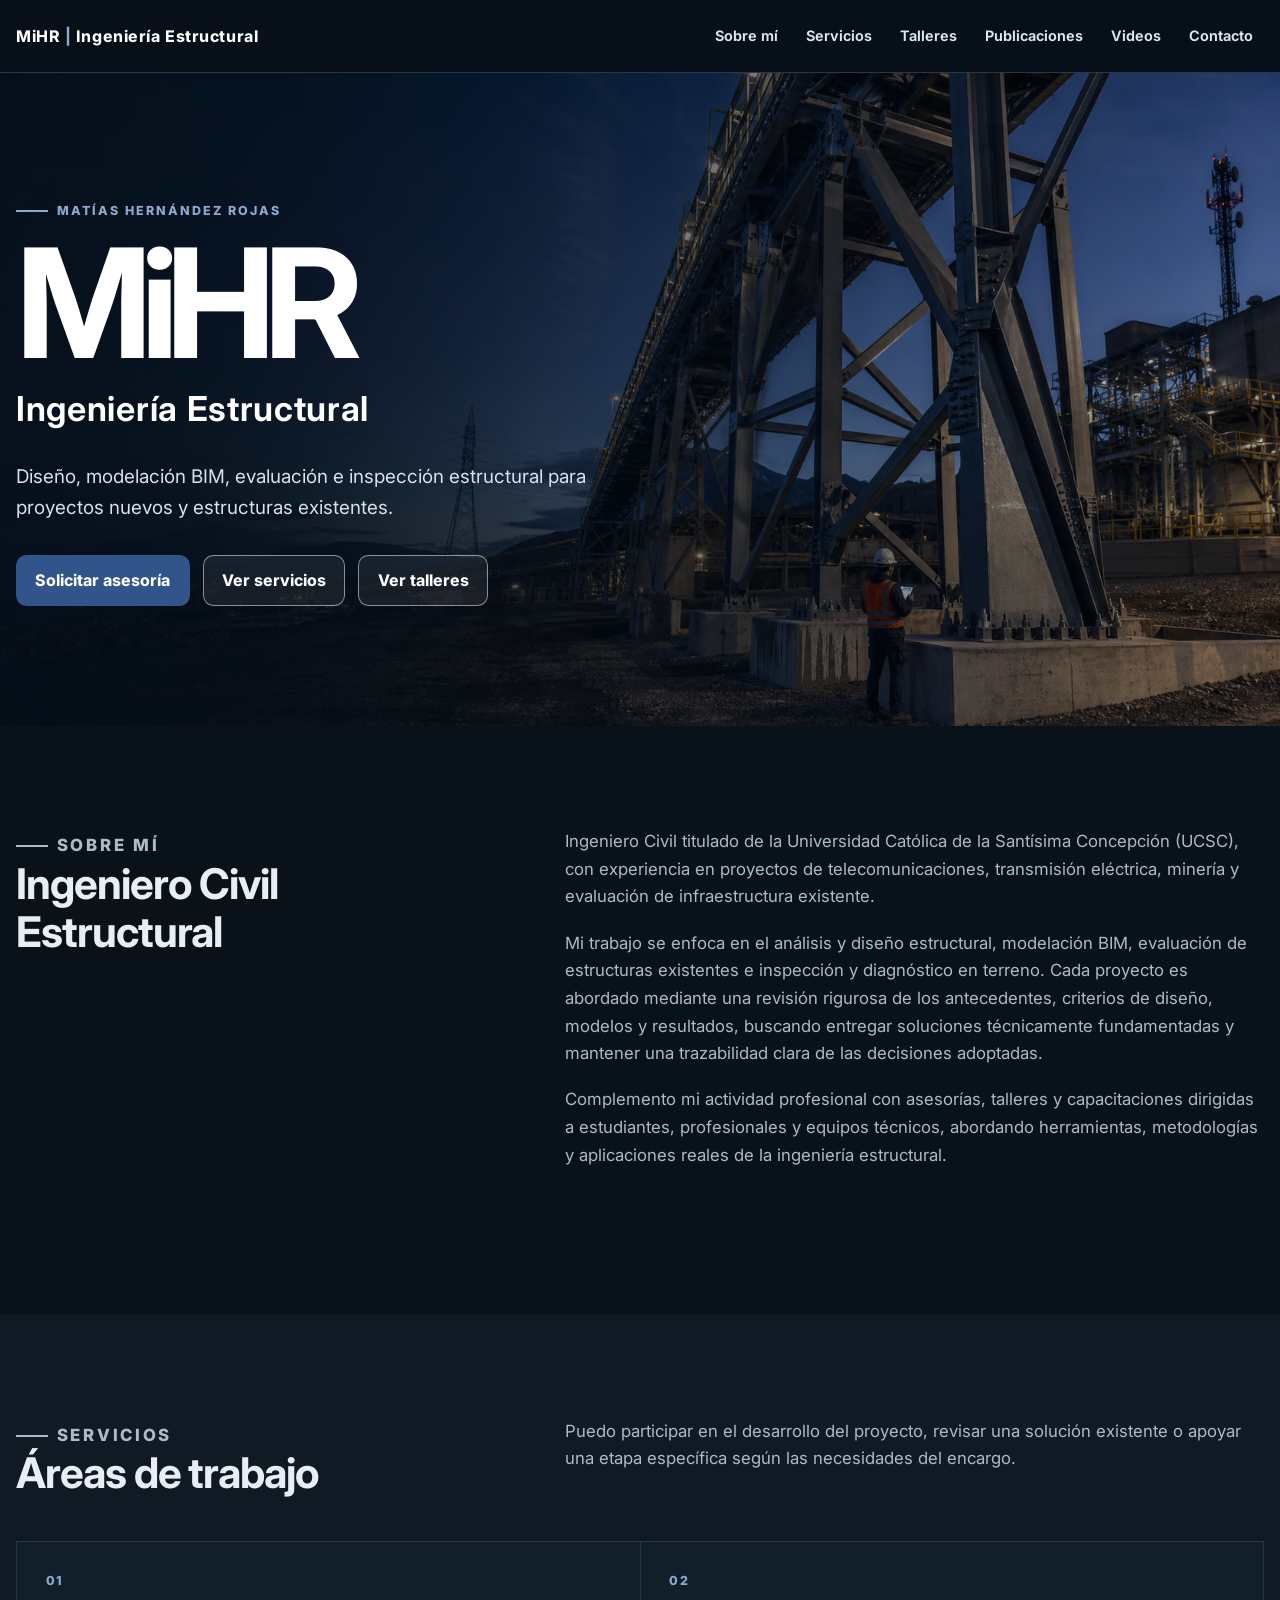
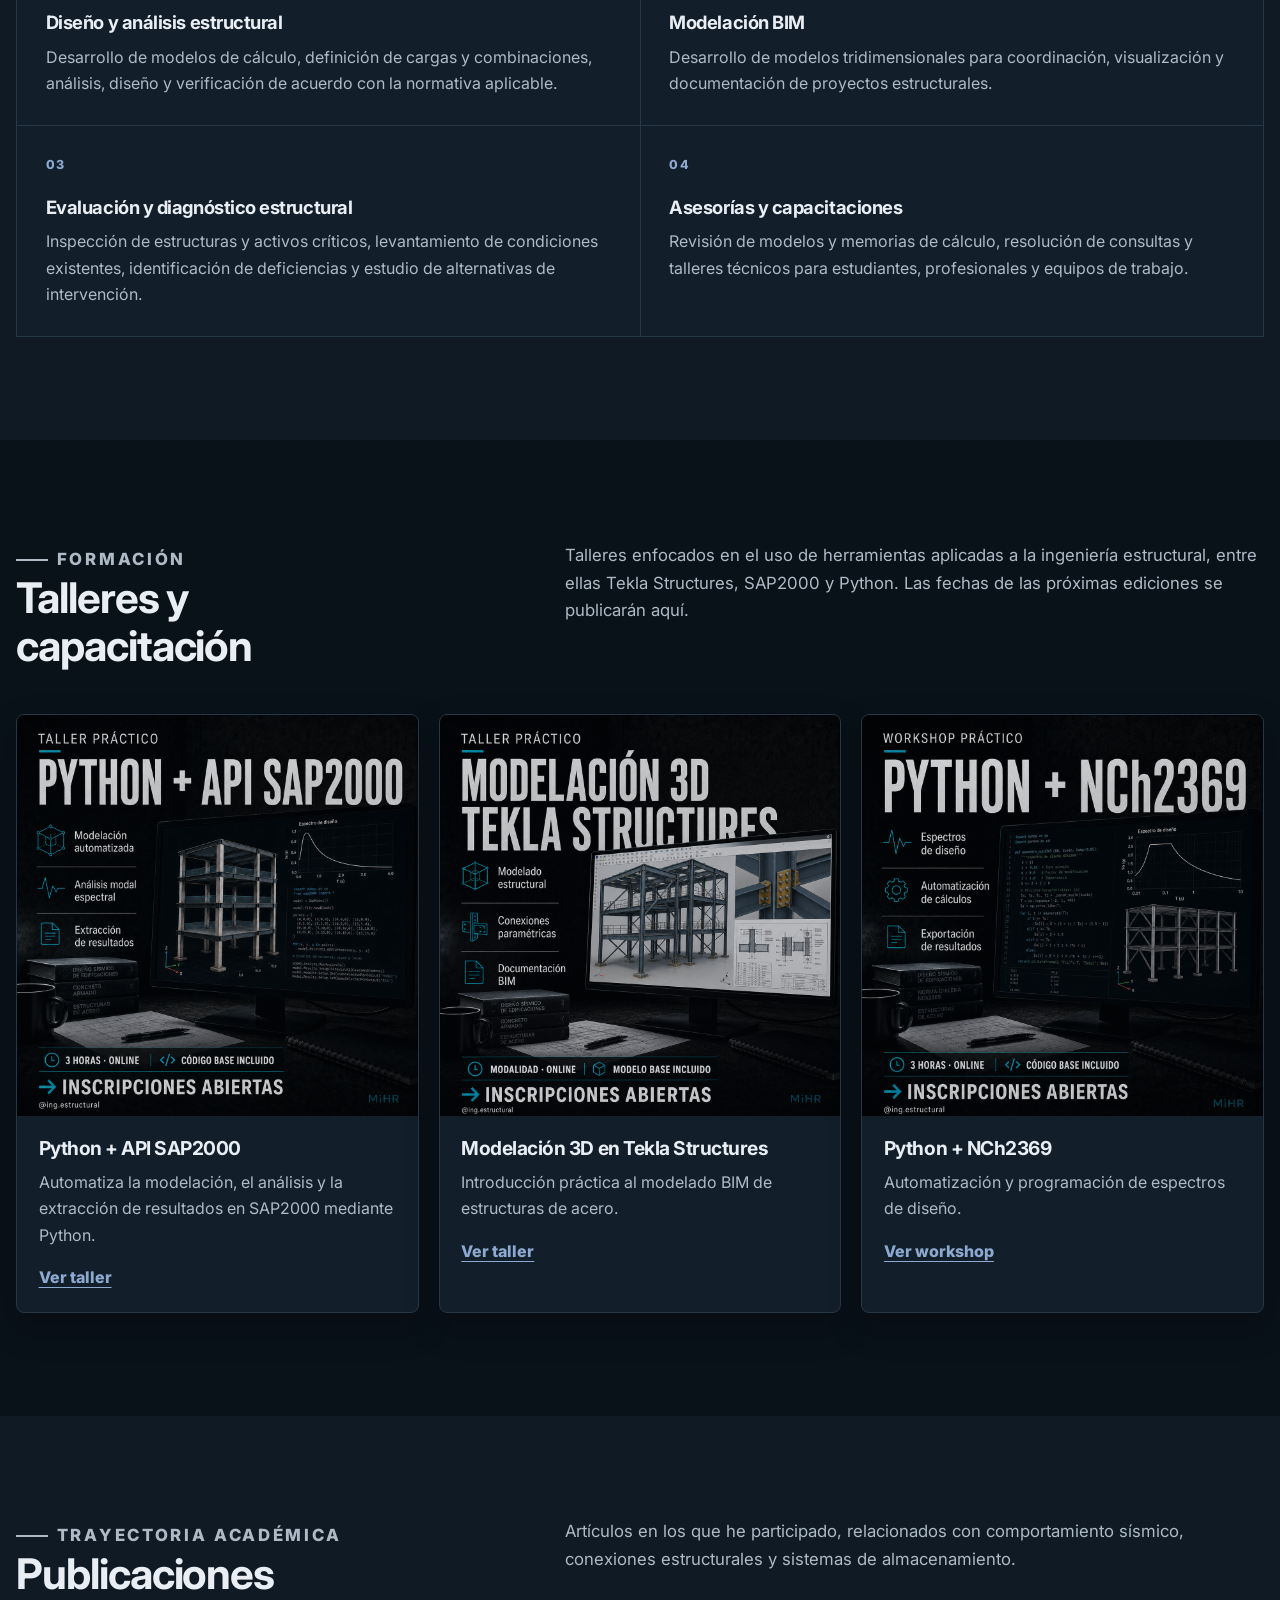
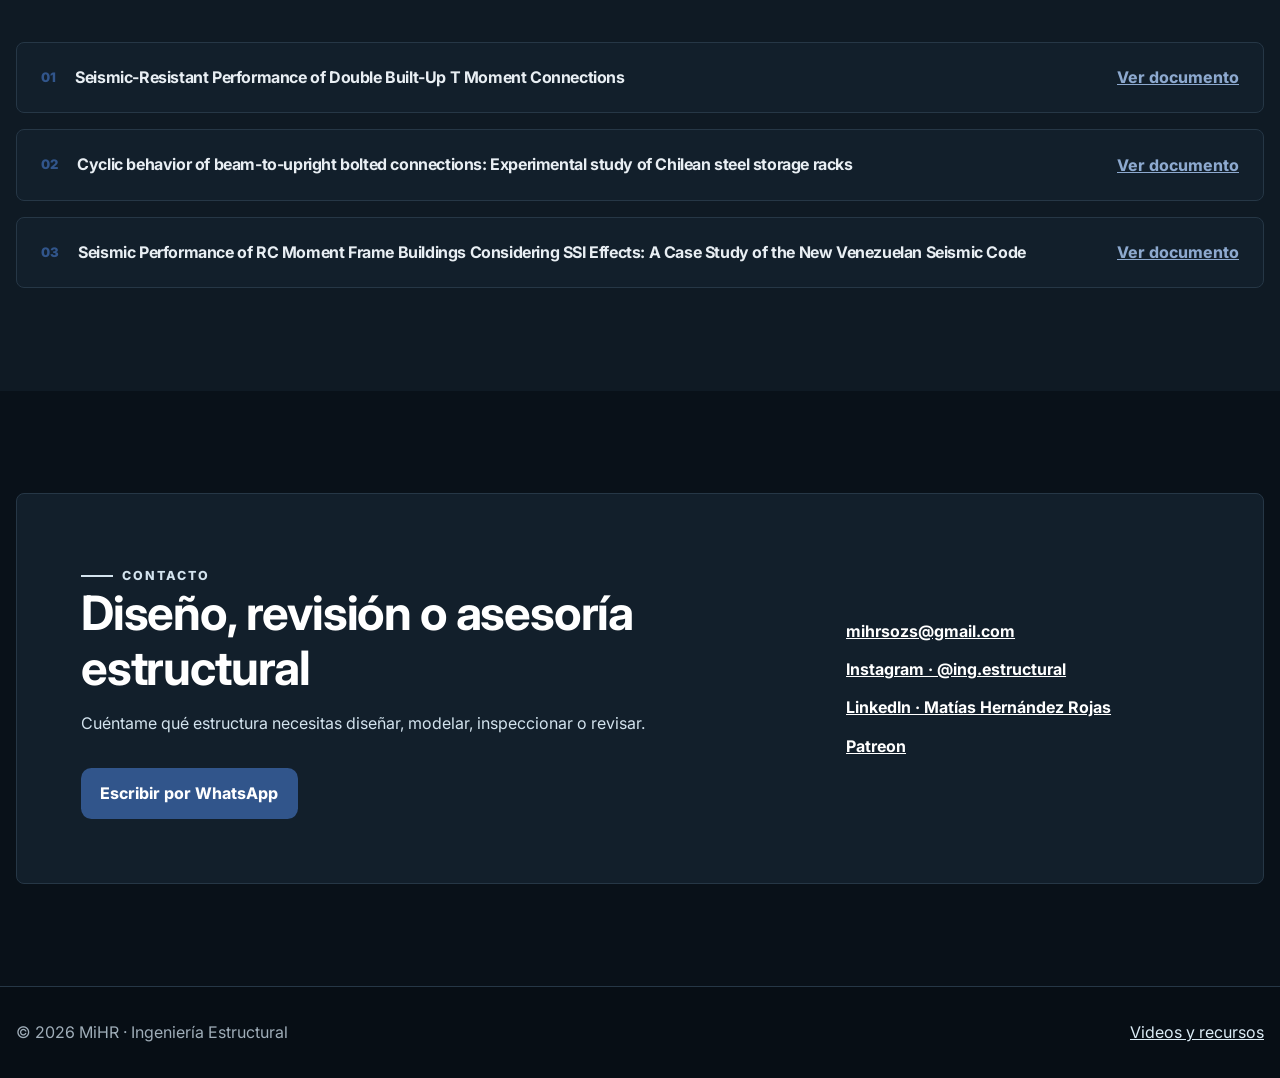
==== commit c600200a: "Add files via upload" ====
--- a/index.html
+++ b/index.html
@@ -19,7 +19,8 @@
   <main id="contenido">
     <section class="hero" aria-labelledby="hero-title">
       <img class="hero-image" src="HERO_ESTRUCTURA.png" alt="Estructura industrial de acero con arriostramientos y conexiones apernadas">
-      <div class="container hero-content"><p class="eyebrow">Matías Hernández Rojas</p><h1 id="hero-title">MiHR</h1><p class="hero-role">Ingeniería Estructural</p><p class="hero-lead">Diseño, modelación BIM, evaluación e inspección estructural para proyectos nuevos y estructuras existentes.</p><div class="actions"><a class="button" href="https://api.whatsapp.com/send/?phone=56974076830" target="_blank" rel="noopener noreferrer">Solicitar asesoría</a><a class="button button-secondary" href="#servicios">Ver servicios</a></div></div>
+      <div class="container hero-content"><p class="eyebrow">Matías Hernández Rojas</p><h1 id="hero-title">MiHR</h1><p class="hero-role">Ingeniería Estructural</p><p class="hero-lead">Diseño, modelación BIM, evaluación e inspección estructural para proyectos nuevos y estructuras existentes.</p><div class="actions"><a class="button" href="https://api.whatsapp.com/send/?phone=56974076830" target="_blank" rel="noopener noreferrer">Solicitar asesoría</a>
+        <a class="button button-secondary" href="#servicios">Ver servicios</a><a class="button button-secondary" href="#talleres">Ver talleres</a></div></div>
     </section>
     <section class="section" id="sobre-mi"><div class="container">
       <div class="section-heading">
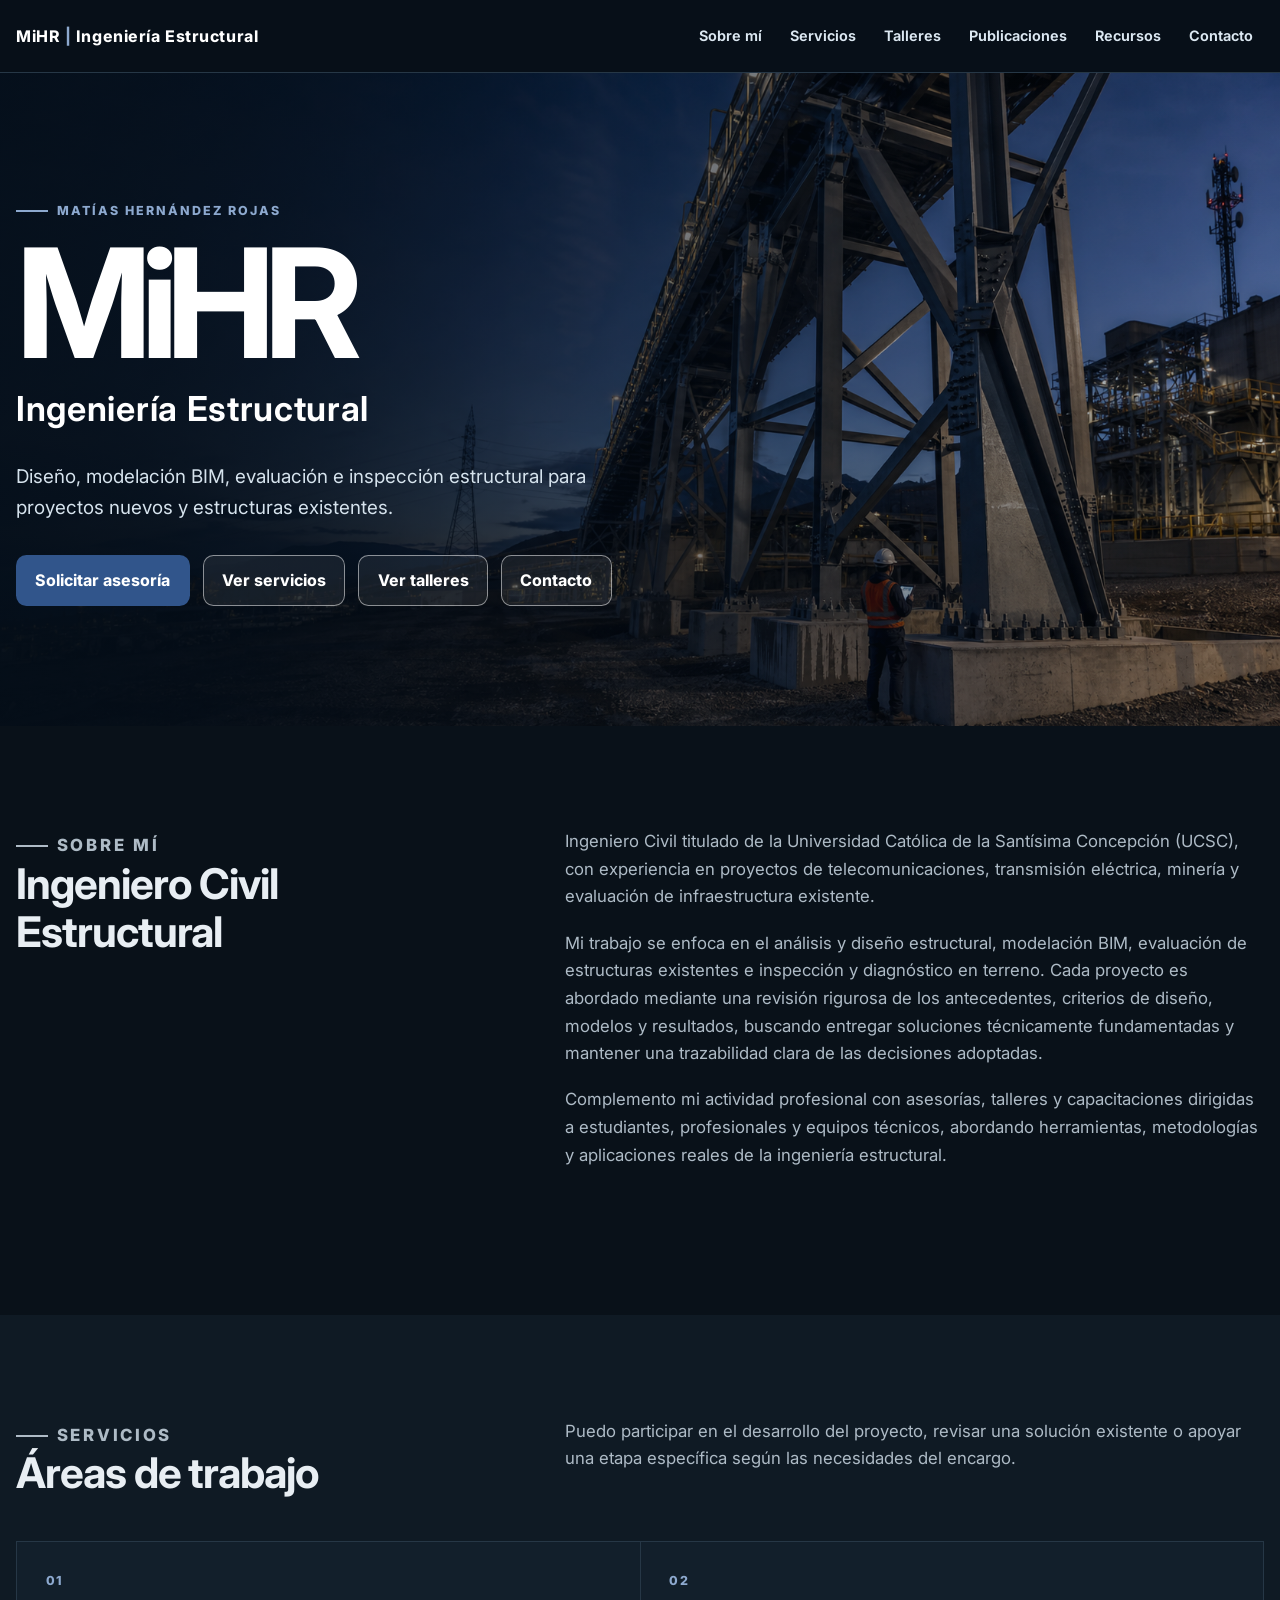
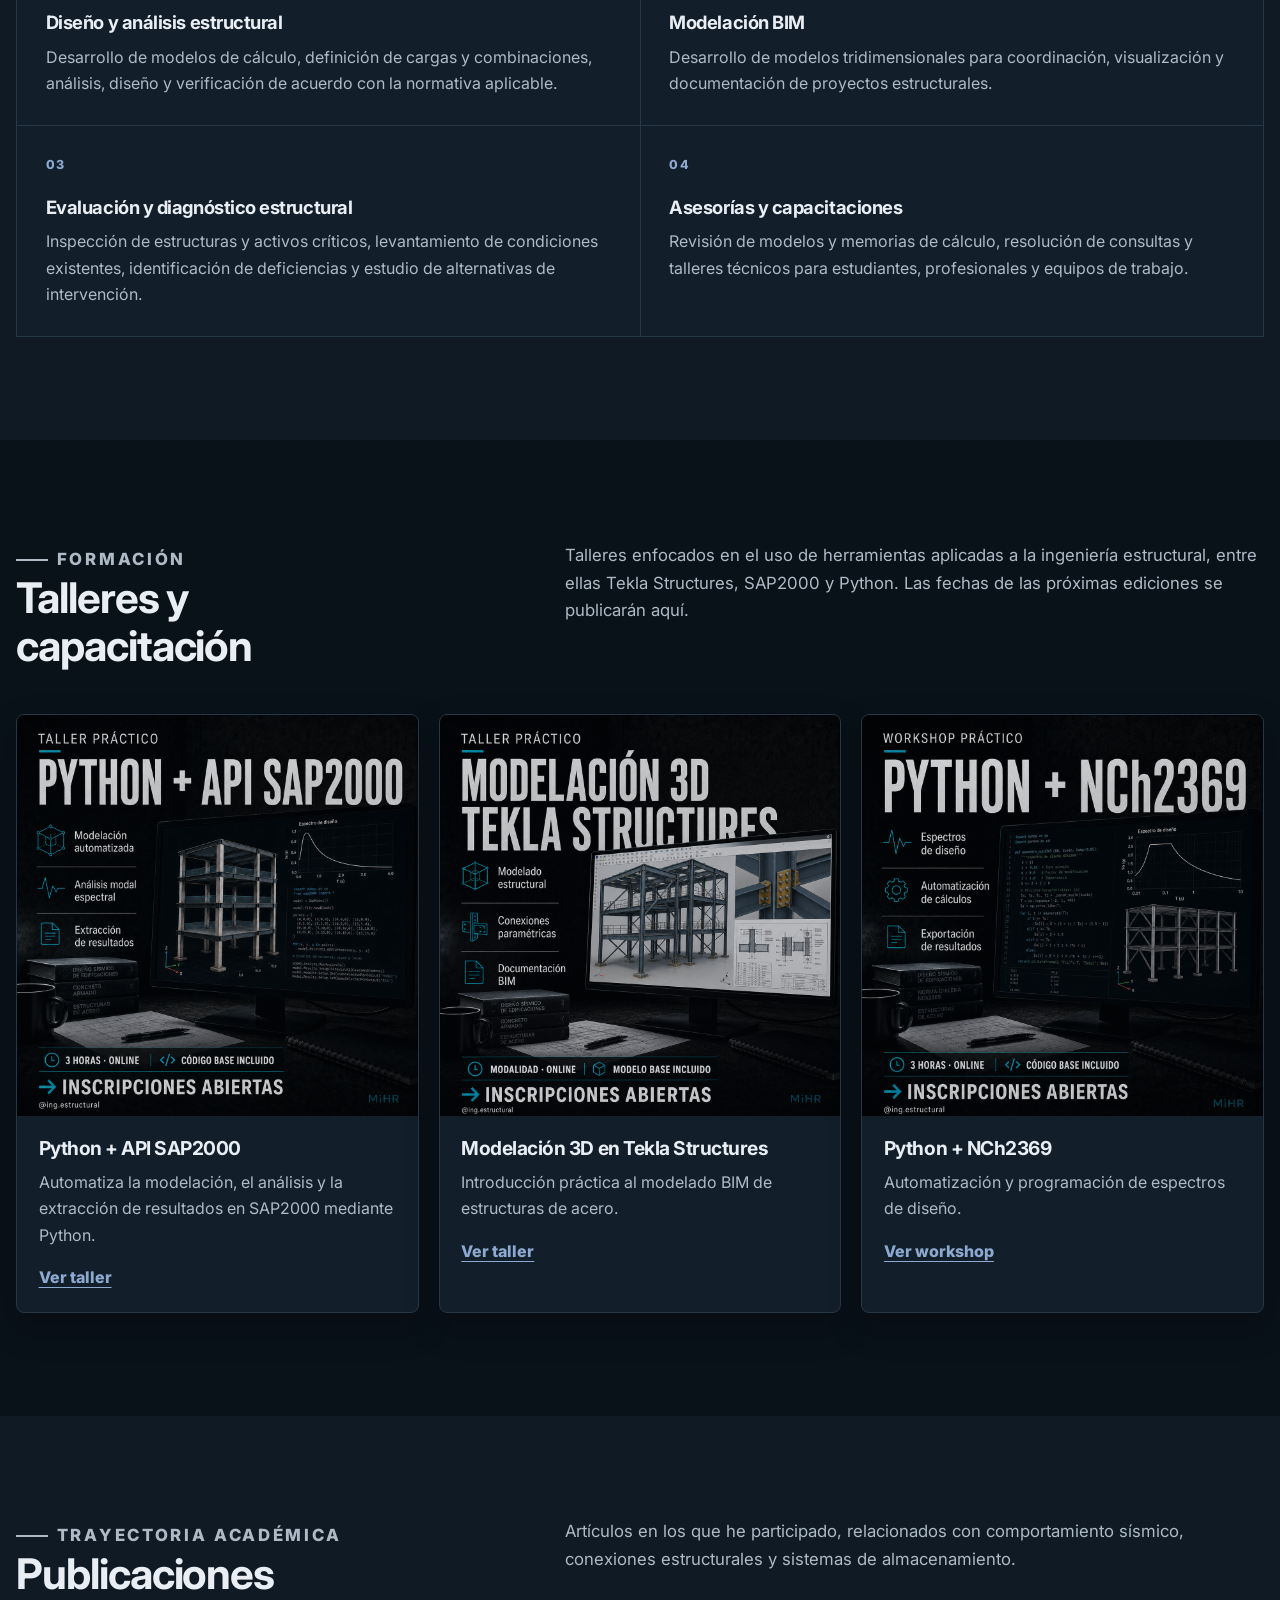
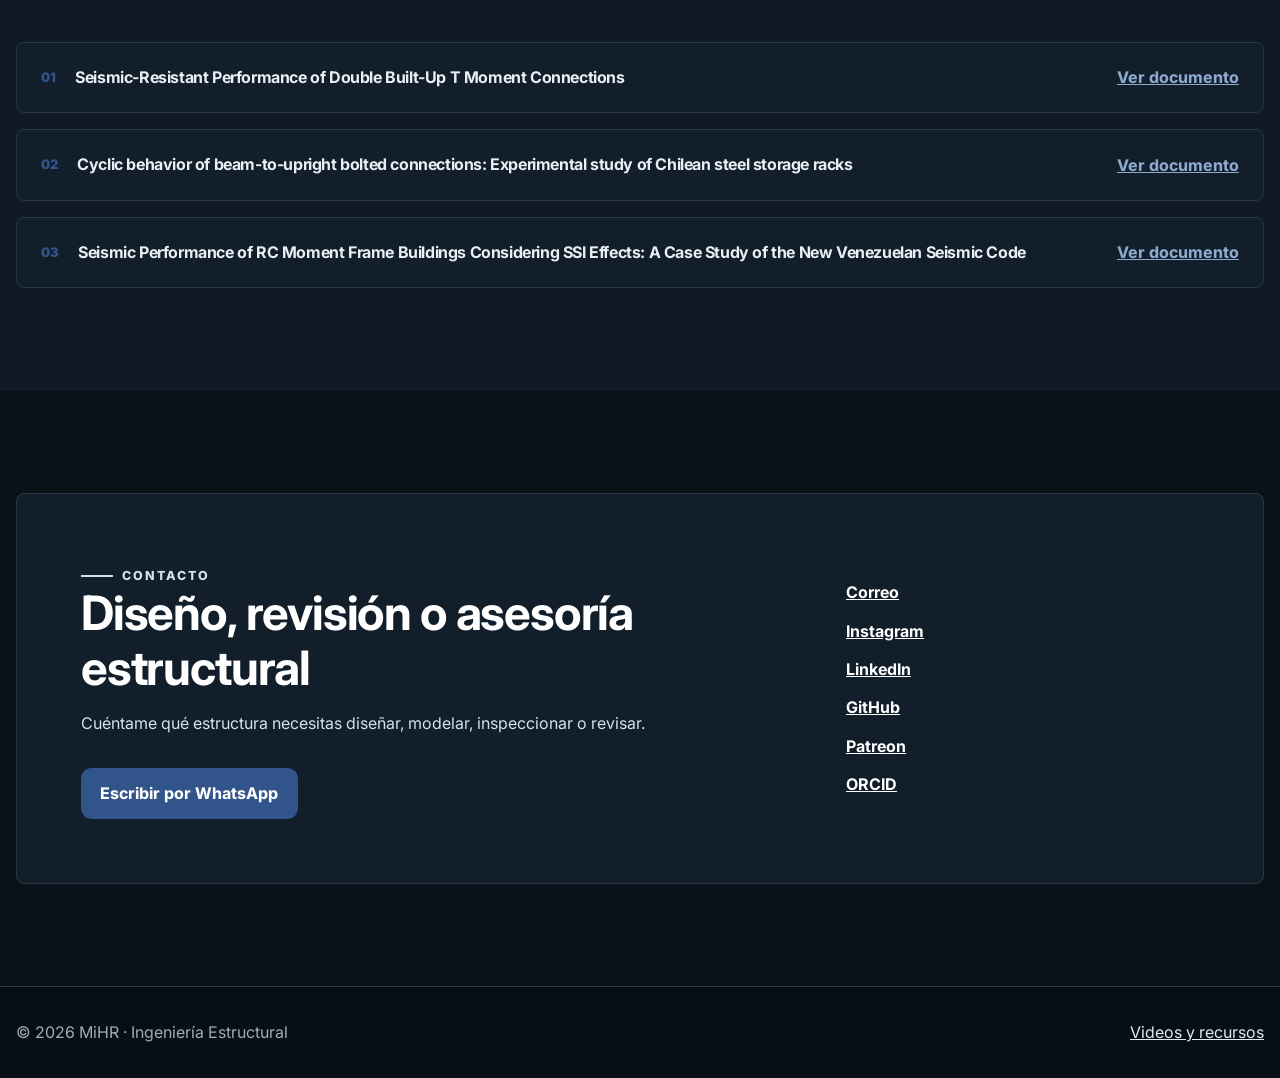
==== commit 19660025: "Add files via upload" ====
--- a/index.html
+++ b/index.html
@@ -14,13 +14,21 @@
   <header class="site-header"><div class="container nav-wrap">
     <a class="brand" href="index.html" aria-label="MiHR Ingeniería Estructural, inicio">MiHR <span>|</span> Ingeniería Estructural</a>
     <button class="menu-toggle" type="button" aria-expanded="false" aria-controls="site-nav">Menú</button>
-    <nav class="site-nav" id="site-nav" aria-label="Navegación principal"><a href="#sobre-mi">Sobre mí</a><a href="#servicios">Servicios</a><a href="#talleres">Talleres</a><a href="#publicaciones">Publicaciones</a><a href="videos.html">Videos</a><a href="#contacto">Contacto</a></nav>
+    <nav class="site-nav" id="site-nav" aria-label="Navegación principal"><a href="#sobre-mi">Sobre mí</a>
+      <a href="#servicios">Servicios</a><a href="#talleres">Talleres</a><a href="#publicaciones">Publicaciones</a>
+      <a href="videos.html">Recursos</a><a href="#contacto">Contacto</a>
+    </nav>
   </div></header>
   <main id="contenido">
     <section class="hero" aria-labelledby="hero-title">
       <img class="hero-image" src="HERO_ESTRUCTURA.png" alt="Estructura industrial de acero con arriostramientos y conexiones apernadas">
-      <div class="container hero-content"><p class="eyebrow">Matías Hernández Rojas</p><h1 id="hero-title">MiHR</h1><p class="hero-role">Ingeniería Estructural</p><p class="hero-lead">Diseño, modelación BIM, evaluación e inspección estructural para proyectos nuevos y estructuras existentes.</p><div class="actions"><a class="button" href="https://api.whatsapp.com/send/?phone=56974076830" target="_blank" rel="noopener noreferrer">Solicitar asesoría</a>
-        <a class="button button-secondary" href="#servicios">Ver servicios</a><a class="button button-secondary" href="#talleres">Ver talleres</a></div></div>
+      <div class="container hero-content"><p class="eyebrow">Matías Hernández Rojas</p><h1 id="hero-title">MiHR</h1><p class="hero-role">Ingeniería Estructural</p>
+        <p class="hero-lead">Diseño, modelación BIM, evaluación e inspección estructural para proyectos nuevos y estructuras existentes.</p>
+        <div class="actions"><a class="button" href="https://api.whatsapp.com/send/?phone=56974076830" target="_blank" rel="noopener noreferrer">Solicitar asesoría</a>
+        <a class="button button-secondary" href="#servicios">Ver servicios</a>
+        <a class="button button-secondary" href="#talleres">Ver talleres</a>
+        <a class="button button-secondary" href="#contacto">Contacto</a>
+      </div></div>
     </section>
     <section class="section" id="sobre-mi"><div class="container">
       <div class="section-heading">
@@ -59,7 +67,13 @@
     </div></section>
     <section class="section" id="contacto"><div class="container contact-panel">
       <div><p class="eyebrow">Contacto</p><h2>Diseño, revisión o asesoría estructural</h2><p>Cuéntame qué estructura necesitas diseñar, modelar, inspeccionar o revisar.</p><div class="actions"><a class="button button-light" href="https://api.whatsapp.com/send/?phone=56974076830" target="_blank" rel="noopener noreferrer">Escribir por WhatsApp</a></div></div>
-      <div class="contact-links"><a href="mailto:mihrsozs@gmail.com">mihrsozs@gmail.com</a><a href="https://www.instagram.com/ing.estructural" target="_blank" rel="noopener noreferrer">Instagram · @ing.estructural</a><a href="https://www.linkedin.com/in/mihr" target="_blank" rel="noopener noreferrer">LinkedIn · Matías Hernández Rojas</a><a href="https://www.patreon.com/c/user?u=80111397" target="_blank" rel="noopener noreferrer">Patreon</a></div>
+      <div class="contact-links"><a href="mailto:mihrsozs@gmail.com">Correo</a>
+        <a href="https://www.instagram.com/ing.estructural" target="_blank" rel="noopener noreferrer">Instagram</a>
+        <a href="https://www.linkedin.com/in/mihr" target="_blank" rel="noopener noreferrer">LinkedIn</a>
+        <a href="https://github.com/mihrsozs" target="_blank" rel="noopener noreferrer">GitHub</a>
+        <a href="https://www.patreon.com/c/user?u=80111397" target="_blank" rel="noopener noreferrer">Patreon</a>
+        <a href="https://orcid.org/0009-0002-9776-1334" target="_blank" rel="noopener noreferrer">ORCID</a>
+      </div>
     </div></section>
   </main>
   <footer class="site-footer"><div class="container footer-wrap"><p>© 2026 MiHR · Ingeniería Estructural</p><p><a href="videos.html">Videos y recursos</a></p></div></footer>
--- a/styles.css
+++ b/styles.css
@@ -141,3 +141,84 @@
   .footer-wrap p+p { margin-top: .7rem; }
 }
 @media (prefers-reduced-motion: reduce) { html { scroll-behavior: auto; } *,*::before,*::after { transition-duration: .01ms !important; } }
+
+.code-card {
+  display: flex;
+  flex-direction: column;
+}
+
+.code-card-preview {
+  position: relative;
+  display: flex;
+  min-height: 260px;
+  align-items: flex-end;
+  overflow: hidden;
+  padding: 1.5rem;
+  border-bottom: 1px solid var(--line);
+
+  background:
+    radial-gradient(
+      circle at 85% 15%,
+      rgba(49, 85, 139, 0.3),
+      transparent 40%
+    ),
+    linear-gradient(
+      135deg,
+      #070d13,
+      #101d28
+    );
+}
+
+.code-card-preview::before {
+  content: "";
+  position: absolute;
+  inset: 0;
+
+  background-image:
+    linear-gradient(rgba(141, 169, 207, 0.05) 1px, transparent 1px),
+    linear-gradient(90deg, rgba(141, 169, 207, 0.05) 1px, transparent 1px);
+
+  background-size: 28px 28px;
+}
+
+.code-symbol {
+  position: absolute;
+  top: 1rem;
+  right: 1.25rem;
+  color: var(--blue-dark);
+  font-family: monospace;
+  font-size: 2rem;
+  font-weight: 700;
+}
+
+.code-card-preview pre {
+  position: relative;
+  z-index: 1;
+  width: 100%;
+  margin: 0;
+  overflow: hidden;
+  color: #dce8f2;
+  font-family: Consolas, "Courier New", monospace;
+  font-size: 0.9rem;
+  line-height: 1.65;
+  white-space: pre-wrap;
+}
+
+.code-comment {
+  color: #8393a1;
+}
+
+.code-accent {
+  color: #8da9cf;
+}
+
+.code-card .video-card-content {
+  display: flex;
+  flex: 1;
+  flex-direction: column;
+}
+
+.code-card-button {
+  width: fit-content;
+  margin-top: 1.25rem;
+}
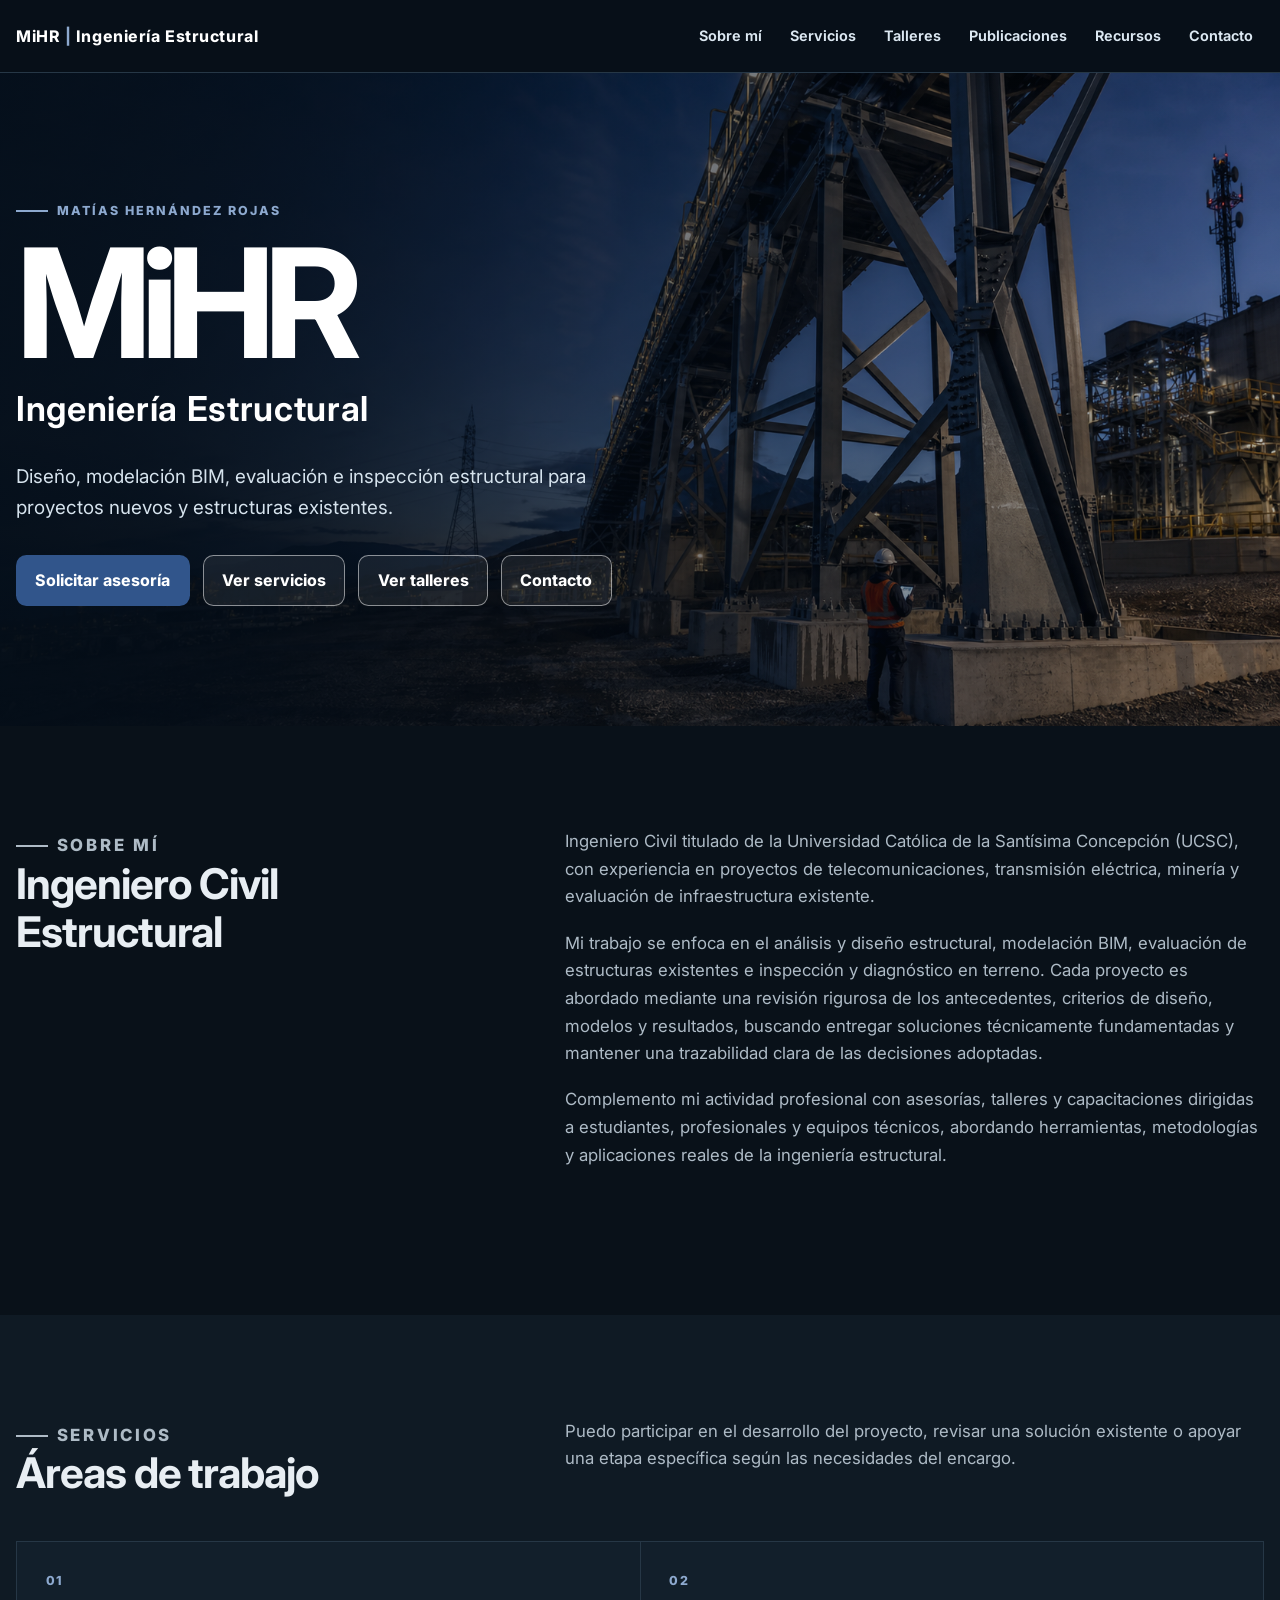
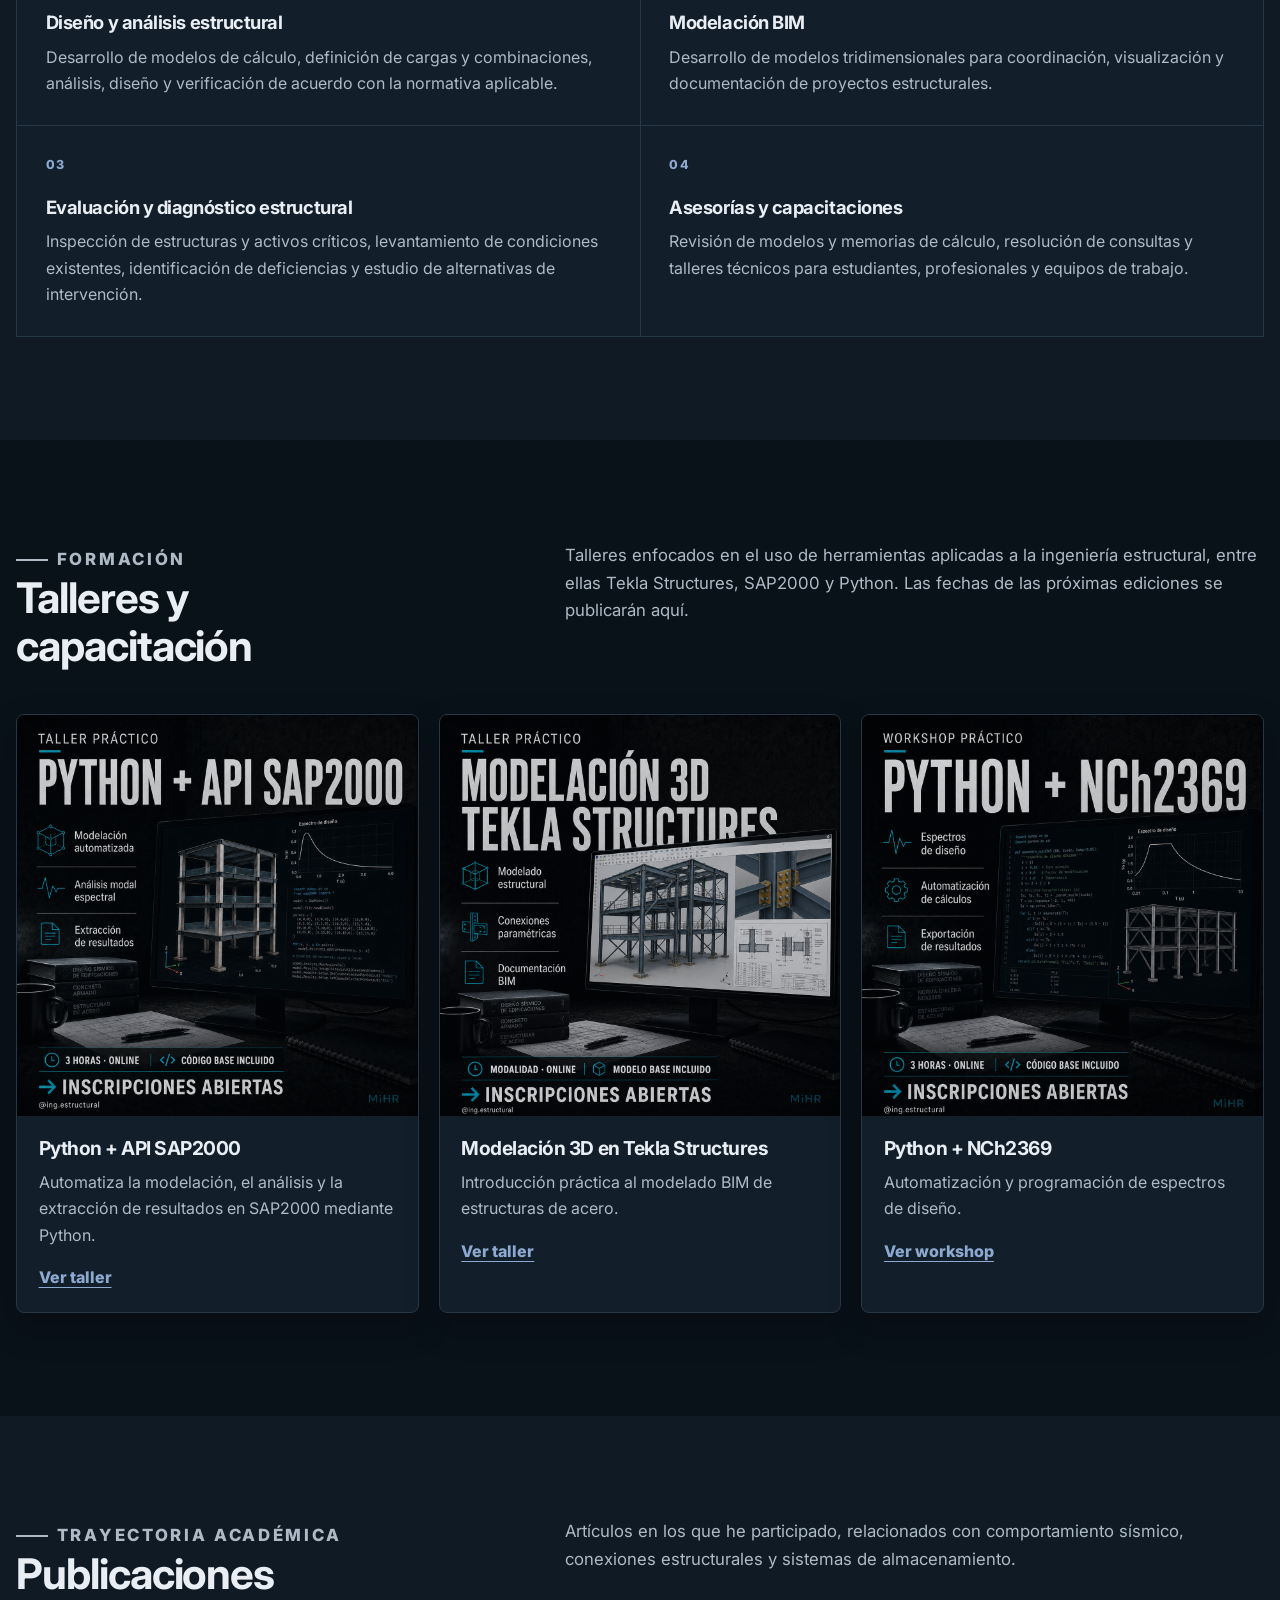
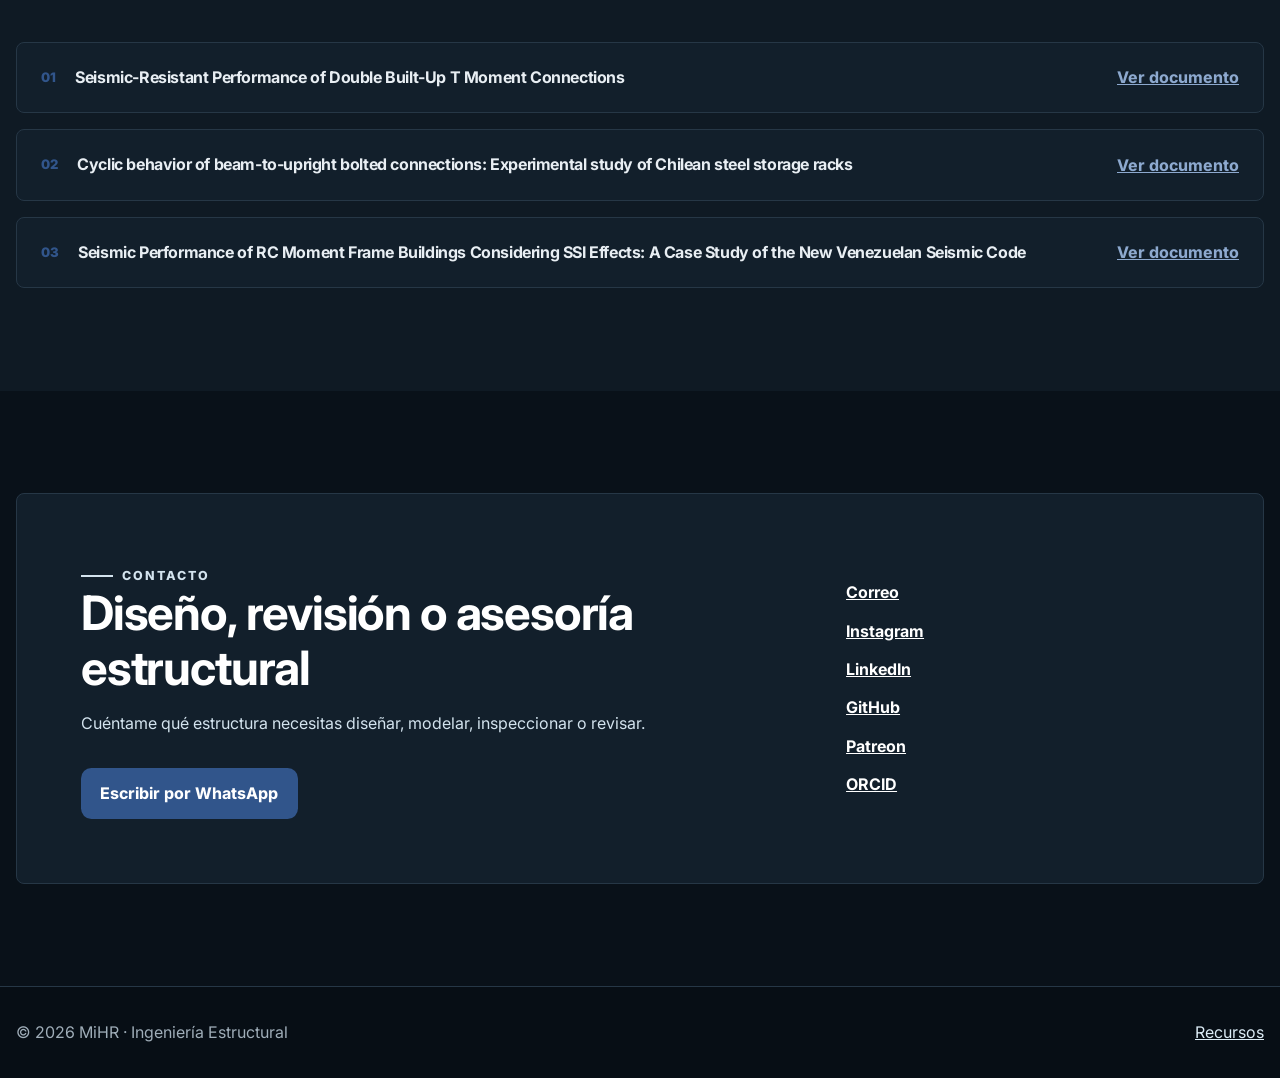
==== commit 4657da82: "Add files via upload" ====
--- a/index.html
+++ b/index.html
@@ -16,7 +16,7 @@
     <button class="menu-toggle" type="button" aria-expanded="false" aria-controls="site-nav">Menú</button>
     <nav class="site-nav" id="site-nav" aria-label="Navegación principal"><a href="#sobre-mi">Sobre mí</a>
       <a href="#servicios">Servicios</a><a href="#talleres">Talleres</a><a href="#publicaciones">Publicaciones</a>
-      <a href="videos.html">Recursos</a><a href="#contacto">Contacto</a>
+      <a href="recursos.html">Recursos</a><a href="#contacto">Contacto</a>
     </nav>
   </div></header>
   <main id="contenido">
@@ -76,6 +76,6 @@
       </div>
     </div></section>
   </main>
-  <footer class="site-footer"><div class="container footer-wrap"><p>© 2026 MiHR · Ingeniería Estructural</p><p><a href="videos.html">Videos y recursos</a></p></div></footer>
+  <footer class="site-footer"><div class="container footer-wrap"><p>© 2026 MiHR · Ingeniería Estructural</p><p><a href="recursos.html">Recursos</a></p></div></footer>
 </body>
 </html>
--- a/styles.css
+++ b/styles.css
@@ -94,22 +94,30 @@
 .detail-card dd { margin: 0 0 1rem; font-weight: 750; }
 .detail-card .button { width: 100%; text-align: center; }
 .privacy-note { margin: .8rem 0 0; color: var(--steel); font-size: .78rem; text-align: center; }
-.video-filters { display: flex; gap: .6rem; flex-wrap: wrap; margin-bottom: 2rem; }
+.resource-intro { display: grid; grid-template-columns: minmax(0,.8fr) minmax(0,1.2fr); gap: clamp(2rem,5vw,5rem); align-items: start; margin-bottom: 2rem; }
+.resource-intro h2 { margin: 0; font-size: clamp(1.8rem,3vw,2.6rem); }
+.resource-intro > p { max-width: 700px; margin: 0; color: var(--ink-soft); font-size: 1.02rem; }
+.resource-filters { display: flex; gap: .6rem; flex-wrap: wrap; margin-bottom: 2rem; }
 .filter-button { padding: .6rem .9rem; border: 1px solid var(--line); border-radius: 4px; background: var(--surface-raised); color: var(--ink); cursor: pointer; font: inherit; font-weight: 700; }
 .filter-button:hover,.filter-button.is-active { border-color: var(--blue); background: var(--blue-pale); color: #fff; }
-.video-grid { display: grid; grid-template-columns: repeat(3,minmax(0,1fr)); gap: 1.25rem; }
-.video-card { overflow: hidden; border: 1px solid var(--line); border-radius: var(--radius); background: var(--surface-raised); }
-.video-card iframe { width: 100%; aspect-ratio: 16/9; border: 0; }
-.video-card-content { padding: 1.25rem; }
-.video-card h2 { margin-bottom: .55rem; font-size: 1.15rem; }
-.video-card p { margin: 0; color: var(--ink-soft); }
-.video-card[hidden] { display: none; }
+.resource-grid { display: grid; grid-template-columns: repeat(auto-fit,minmax(min(100%,360px),1fr)); gap: 1.25rem; align-items: stretch; }
+.resource-card { min-width: 0; overflow: hidden; display: flex; flex-direction: column; border: 1px solid var(--line); border-radius: var(--radius); background: var(--surface-raised); box-shadow: var(--shadow); }
+.resource-media { aspect-ratio: 16/9; border-bottom: 1px solid var(--line); background: #070e15; }
+.resource-media iframe { display: block; width: 100%; height: 100%; border: 0; }
+.resource-card-content { display: flex; flex: 1; flex-direction: column; padding: 1.35rem; }
+.resource-card h2 { margin-bottom: .65rem; font-size: 1.2rem; }
+.resource-card p { margin: 0; color: var(--ink-soft); }
+.resource-type { display: flex; align-items: center; gap: .45rem; margin-bottom: .8rem !important; color: var(--blue-dark) !important; font-size: .72rem; font-weight: 800; letter-spacing: .08em; text-transform: uppercase; }
+.resource-link { align-self: flex-start; margin-top: 1.25rem; }
+.resource-card[hidden] { display: none; }
+.resource-empty { margin: 0; padding: 2rem; border: 1px dashed var(--line); border-radius: var(--radius); color: var(--ink-soft); text-align: center; }
+.resource-empty[hidden] { display: none; }
 @media (max-width: 900px) {
   .nav-wrap { align-items: flex-start; padding-block: .85rem; }
   .site-nav { max-width: 520px; }
-  .section-heading,.contact-panel,.detail-layout { grid-template-columns: 1fr; }
+  .section-heading,.contact-panel,.detail-layout,.resource-intro { grid-template-columns: 1fr; }
   .section-heading h2 { max-width: 18ch; }
-  .card-grid,.workshop-grid,.video-grid { grid-template-columns: repeat(2,minmax(0,1fr)); }
+  .card-grid,.workshop-grid,.resource-grid { grid-template-columns: repeat(2,minmax(0,1fr)); }
   .detail-card { position: static; }
 }
 @media (max-width: 640px) {
@@ -131,7 +139,7 @@
   .section-heading { gap: 1.1rem; }
   .section-heading h2 { max-width: none; font-size: 2rem; }
   .section-heading p,.section-copy,.about-copy { font-size: 1rem; }
-  .card-grid,.workshop-grid,.video-grid { grid-template-columns: 1fr; }
+  .card-grid,.workshop-grid,.resource-grid { grid-template-columns: 1fr; }
   .card { padding: 1.35rem; }
   .publication { grid-template-columns: auto minmax(0,1fr); gap: .75rem 1rem; align-items: start; padding: 1.2rem; }
   .publication a { grid-column: 2; }
@@ -150,10 +158,10 @@
 .code-card-preview {
   position: relative;
   display: flex;
-  min-height: 260px;
+  aspect-ratio: 16 / 9;
   align-items: flex-end;
   overflow: hidden;
-  padding: 1.5rem;
+  padding: 3.1rem 1.5rem 1.25rem;
   border-bottom: 1px solid var(--line);
 
   background:
@@ -183,13 +191,32 @@
 
 .code-symbol {
   position: absolute;
-  top: 1rem;
+  top: 2.8rem;
   right: 1.25rem;
   color: var(--blue-dark);
   font-family: monospace;
-  font-size: 2rem;
+  font-size: 1.6rem;
   font-weight: 700;
 }
+
+.code-filebar {
+  position: absolute;
+  inset: 0 0 auto;
+  z-index: 2;
+  display: flex;
+  min-height: 38px;
+  align-items: center;
+  gap: .8rem;
+  padding: .55rem .9rem;
+  border-bottom: 1px solid var(--line);
+  background: rgba(5,11,17,.72);
+  color: var(--steel);
+  font-family: Consolas,"Courier New",monospace;
+  font-size: .73rem;
+}
+
+.code-dots { display: inline-flex; gap: .3rem; }
+.code-dots i { width: 7px; height: 7px; border-radius: 50%; background: var(--steel); opacity: .55; }
 
 .code-card-preview pre {
   position: relative;
@@ -200,7 +227,7 @@
   color: #dce8f2;
   font-family: Consolas, "Courier New", monospace;
   font-size: 0.9rem;
-  line-height: 1.65;
+  line-height: 1.5;
   white-space: pre-wrap;
 }
 
@@ -212,7 +239,9 @@
   color: #8da9cf;
 }
 
-.code-card .video-card-content {
+.code-keyword { color: #fff; font-weight: 750; }
+
+.code-card .resource-card-content {
   display: flex;
   flex: 1;
   flex-direction: column;
@@ -220,5 +249,10 @@
 
 .code-card-button {
   width: fit-content;
-  margin-top: 1.25rem;
-}
+  margin-top: auto;
+  padding-top: .7rem;
+}
+
+@media (max-width: 640px) {
+  .code-card-preview { min-height: 225px; }
+}
